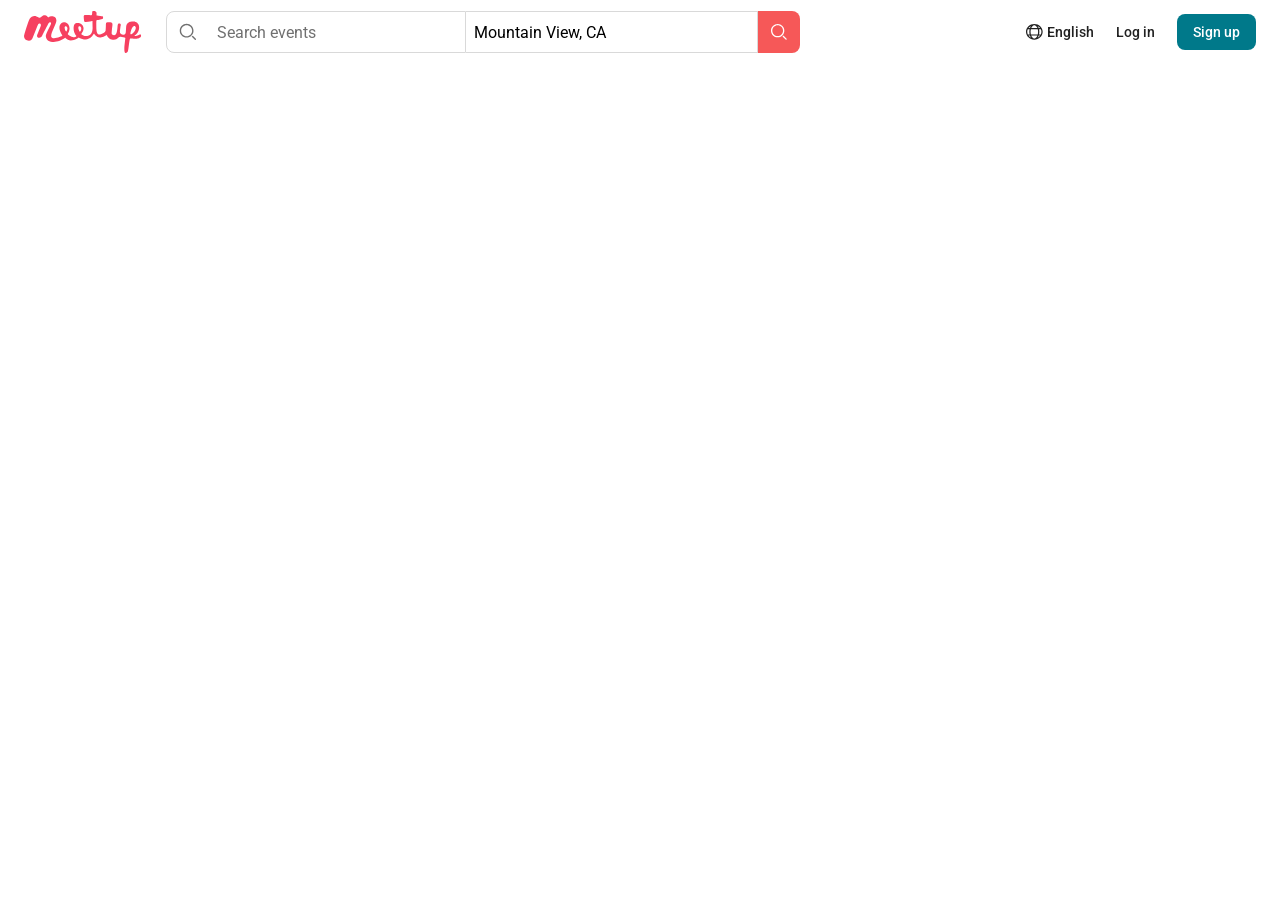
==== index.html @ d8443820 "Add homepage header" ====
<!doctype html>
<html lang="en">
  <head>
    <meta charset="UTF-8" />
    <meta name="viewport" content="width=device-width, initial-scale=1.0" />

    <title>Meetup Events App</title>

    <link rel="preconnect" href="https://fonts.googleapis.com" />
    <link rel="preconnect" href="https://fonts.gstatic.com" crossorigin />
    <link
      href="https://fonts.googleapis.com/css2?family=Roboto:wght@400;500;700&display=swap"
      rel="stylesheet"
    />
    <link rel="stylesheet" href="./css/style.css" />
    <link rel="stylesheet" href="./css/header.css" />
  </head>
  <body>
    <div class="page">
      <header class="header">
        <div class="header__container">
          <a class="header__logo" href="./index.html">
            <img
              class="header__logo-img"
              src="./assets/svg/header/logo.svg"
              alt="Meetup logo"
            />
          </a>

          <form class="header__search">
            <label class="header__search-field">
              <img
                class="header__search-icon"
                src="./assets/svg/header/Search2.svg"
                alt=""
              />
              <input
                class="header__search-input"
                type="text"
                placeholder="Search events"
              />
            </label>

            <label class="header__location-field">
              <input
                class="header__location-input"
                type="text"
                value="Mountain View, CA"
              />
            </label>

            <button class="header__search-button" type="submit">
              <img
                class="header__search-button-icon"
                src="./assets/svg/header/Search.svg"
                alt=""
              />
            </button>
          </form>

          <div class="header__actions">
            <button class="header__language" type="button">
              <img
                class="header__earth-icon"
                src="./assets/svg/header/earth.svg"
                alt=""
              />
              <span>English</span>
            </button>

            <a class="header__login" href="#"> Log in </a>

            <a class="header__signup" href="#"> Sign up </a>
          </div>
        </div>
      </header>
    </div>

    <script src="./js/index.js"></script>
  </body>
</html>
---- css/style.css ----
/* =========================
   General styles
========================= */

* {
  box-sizing: border-box;
}

html {
  font-size: 16px;
}

body {
  margin: 0;
  font-family: "Roboto", Arial, sans-serif;
  color: #212121;
  background-color: #ffffff;
}

.page {
  width: 100%;
  min-height: 100vh;
  background-color: #ffffff;
}

.container {
  width: 100%;
  max-width: 1512px;
  margin: 0 auto;
  padding: 0 120px;
}
---- css/header.css ----
/* =========================
   Header
========================= */

.header {
  width: 100%;
  background-color: #ffffff;
}

.header__container {
  width: 100%;
  max-width: 1512px;
  min-height: 64px;
  margin: 0 auto;
  padding: 0 24px;

  display: flex;
  align-items: center;
  gap: 24px;
}

.header__logo {
  width: 118.34px;
  height: 34px;

  display: flex;
  align-items: center;
  flex-shrink: 0;

  text-decoration: none;
}

.header__logo-img {
  width: 100%;
  height: auto;
  display: block;
}

.header__search {
  width: 100%;
  max-width: 634px;
  height: 42px;

  display: flex;
  align-items: center;
}

.header__search-field,
.header__location-field {
  height: 100%;

  display: flex;
  align-items: center;

  border: 1px solid #d9d9d9;
  background-color: #ffffff;
}

.header__search-field {
  width: 300px;
  border-radius: 8px 0 0 8px;
}

.header__location-field {
  width: 292px;
  border-left: none;
}

.header__search-icon {
  width: 22px;
  height: 22px;
  margin-left: 10px;
  margin-right: 10px;

  display: block;
  flex-shrink: 0;
}

.header__search-input,
.header__location-input {
  width: 100%;
  height: 100%;
  padding: 0 8px;

  border: none;
  outline: none;

  font-family: "Roboto", Arial, sans-serif;
  font-size: 16px;
  font-weight: 400;
  line-height: 100%;
  color: #000000;
  background-color: transparent;
}

.header__search-input::placeholder {
  font-family: "Roboto", Arial, sans-serif;
  font-size: 16px;
  font-weight: 400;
  line-height: 100%;
  color: #707070;
}

.header__search-button {
  width: 42px;
  height: 42px;
  padding: 0;

  border: none;
  border-radius: 0 8px 8px 0;

  display: flex;
  align-items: center;
  justify-content: center;

  background-color: #f65858;
  cursor: pointer;
}

.header__search-button-icon {
  width: 16px;
  height: 16px;
  display: block;
}

.header__actions {
  margin-left: auto;

  display: flex;
  align-items: center;
  gap: 22px;

  white-space: nowrap;
}

.header__language {
  padding: 0;

  border: none;
  background-color: transparent;

  display: flex;
  align-items: center;
  gap: 4px;

  font-family: "Roboto", Arial, sans-serif;
  font-size: 14px;
  font-weight: 500;
  line-height: 20px;
  color: #212121;

  cursor: pointer;
}

.header__earth-icon {
  width: 16.67px;
  height: 16.67px;
  display: block;
}

.header__login {
  font-family: "Roboto", Arial, sans-serif;
  font-size: 14px;
  font-weight: 500;
  line-height: 20px;
  color: #212121;
  text-decoration: none;
}

.header__signup {
  padding: 8px 16px;

  border-radius: 8px;
  background-color: #00798a;
  color: #ffffff;

  font-family: "Roboto", Arial, sans-serif;
  font-size: 14px;
  font-weight: 500;
  line-height: 20px;
  text-decoration: none;
}

/* =========================
   Header adaptive
========================= */

@media (max-width: 1024px) {
  .header__container {
    padding: 0 16px;
    gap: 16px;
  }

  .header__search {
    max-width: 544px;
  }

  .header__search-field {
    width: 272px;
  }

  .header__location-field {
    width: 240px;
  }

  .header__actions {
    gap: 16px;
  }
}

@media (max-width: 768px) {
  .header__container {
    flex-wrap: wrap;
    padding-top: 12px;
    padding-bottom: 12px;
  }

  .header__search {
    order: 3;
    max-width: none;
    width: 100%;
  }

  .header__search-field,
  .header__location-field {
    flex: 1;
    width: auto;
  }
}

@media (max-width: 480px) {
  .header__container {
    gap: 12px;
  }

  .header__logo {
    width: 96px;
  }

  .header__language,
  .header__login {
    display: none;
  }

  .header__signup {
    padding: 8px 12px;
  }

  .header__search {
    height: auto;
    flex-direction: column;
  }

  .header__search-field,
  .header__location-field {
    width: 100%;
    height: 42px;
    border: 1px solid #d9d9d9;
  }

  .header__search-field {
    border-radius: 8px 8px 0 0;
  }

  .header__location-field {
    border-top: none;
    border-radius: 0;
  }

  .header__search-button {
    width: 100%;
    border-radius: 0 0 8px 8px;
  }
}
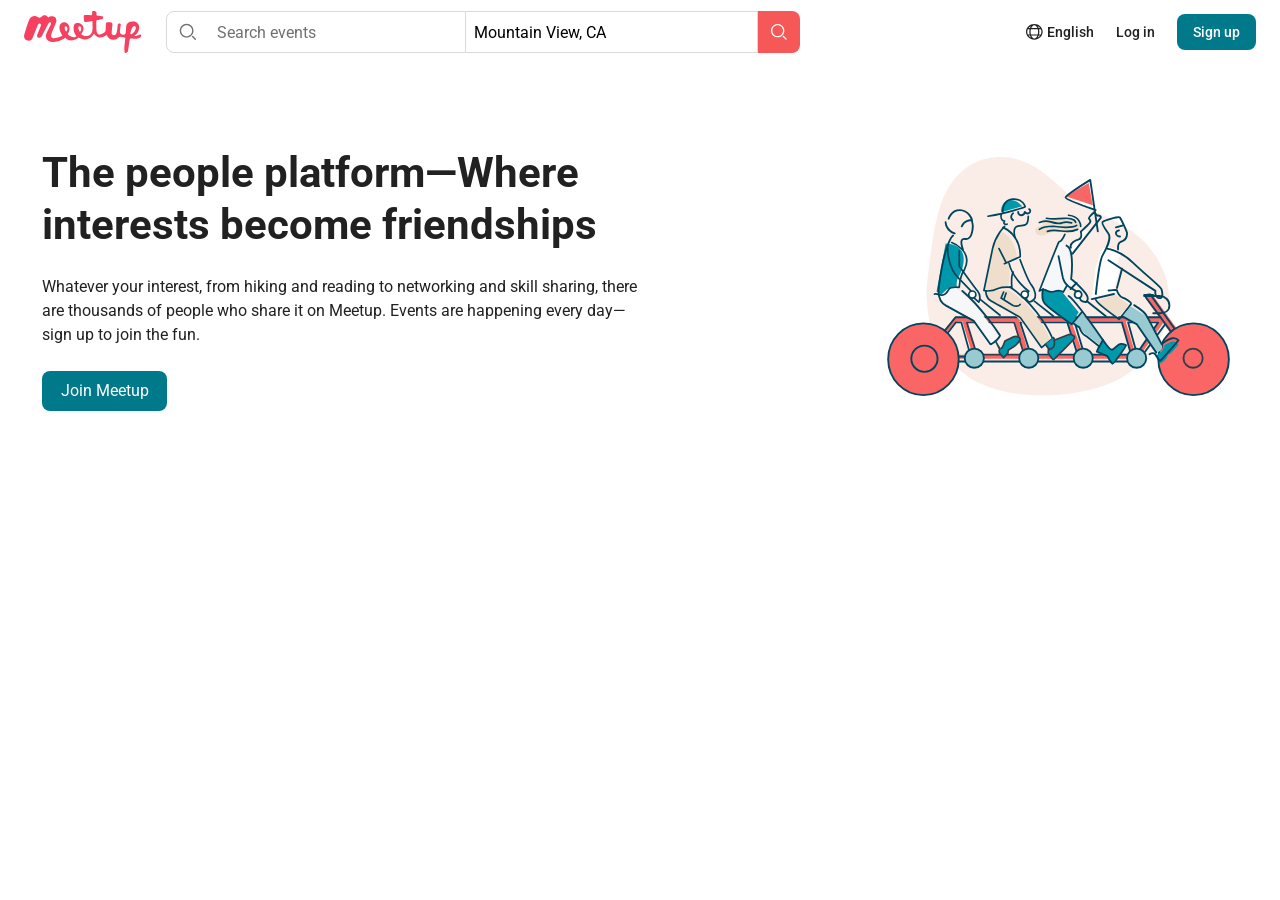
==== commit 90ff97e1: "Add homepage hero section" ====
--- a/index.html
+++ b/index.html
@@ -14,6 +14,7 @@
     />
     <link rel="stylesheet" href="./css/style.css" />
     <link rel="stylesheet" href="./css/header.css" />
+    <link rel="stylesheet" href="./css/hero.css" />
   </head>
   <body>
     <div class="page">
@@ -74,6 +75,33 @@
           </div>
         </div>
       </header>
+      <main class="main">
+        <section class="hero">
+          <div class="hero__container">
+            <div class="hero__content">
+              <h1 class="hero__title">
+                The people platform—Where interests become friendships
+              </h1>
+
+              <p class="hero__text">
+                Whatever your interest, from hiking and reading to networking
+                and skill sharing, there are thousands of people who share it on
+                Meetup. Events are happening every day—sign up to join the fun.
+              </p>
+
+              <a class="hero__button" href="./index2.html"> Join Meetup </a>
+            </div>
+
+            <div class="hero__image-box">
+              <img
+                class="hero__image"
+                src="./assets/svg/irl_event.svg"
+                alt="People riding bikes"
+              />
+            </div>
+          </div>
+        </section>
+      </main>
     </div>
 
     <script src="./js/index.js"></script>
--- a/css/style.css
+++ b/css/style.css
@@ -23,9 +23,6 @@
   background-color: #ffffff;
 }
 
-.container {
+.main {
   width: 100%;
-  max-width: 1512px;
-  margin: 0 auto;
-  padding: 0 120px;
 }
--- a/css/hero.css
+++ b/css/hero.css
@@ -0,0 +1,157 @@
+/* =========================
+   Hero
+========================= */
+
+.hero {
+  width: 100%;
+  padding: 98px 0 96px;
+  background-color: #ffffff;
+}
+
+.hero__container {
+  width: 100%;
+  max-width: 1196px;
+  margin: 0 auto;
+
+  display: flex;
+  align-items: center;
+  justify-content: space-between;
+  gap: 96px;
+}
+
+.hero__content {
+  width: 100%;
+  max-width: 608px;
+}
+
+.hero__title {
+  margin: 0 0 24px;
+
+  font-family: "Roboto", Arial, sans-serif;
+  font-size: 42px;
+  font-weight: 700;
+  line-height: 52px;
+  color: #212121;
+}
+
+.hero__text {
+  margin: 0 0 24px;
+
+  font-family: "Roboto", Arial, sans-serif;
+  font-size: 16px;
+  font-weight: 400;
+  line-height: 24px;
+  color: #212121;
+}
+
+.hero__button {
+  width: 125px;
+  height: 40px;
+
+  display: flex;
+  align-items: center;
+  justify-content: center;
+
+  border-radius: 8px;
+  background-color: #00798a;
+  color: #ffffff;
+
+  font-family: "Roboto", Arial, sans-serif;
+  font-size: 16px;
+  font-weight: 400;
+  line-height: 24px;
+  text-decoration: none;
+}
+
+.hero__image-box {
+  width: 379px;
+  height: 269px;
+
+  display: flex;
+  align-items: center;
+  justify-content: center;
+  flex-shrink: 0;
+}
+
+.hero__image {
+  width: 100%;
+  height: auto;
+  display: block;
+}
+
+/* =========================
+   Hero adaptive
+========================= */
+
+@media (max-width: 1280px) {
+  .hero {
+    padding: 80px 24px 80px;
+  }
+
+  .hero__container {
+    gap: 64px;
+  }
+}
+
+@media (max-width: 1024px) {
+  .hero {
+    padding: 72px 24px;
+  }
+
+  .hero__container {
+    gap: 48px;
+  }
+
+  .hero__title {
+    font-size: 36px;
+    line-height: 44px;
+  }
+
+  .hero__image-box {
+    width: 320px;
+    height: auto;
+  }
+}
+
+@media (max-width: 768px) {
+  .hero {
+    padding: 48px 24px;
+  }
+
+  .hero__container {
+    flex-direction: column;
+    align-items: flex-start;
+    gap: 32px;
+  }
+
+  .hero__content {
+    max-width: 100%;
+  }
+
+  .hero__title {
+    font-size: 32px;
+    line-height: 40px;
+  }
+
+  .hero__image-box {
+    width: 100%;
+    max-width: 379px;
+    margin: 0 auto;
+  }
+}
+
+@media (max-width: 480px) {
+  .hero {
+    padding: 32px 16px;
+  }
+
+  .hero__title {
+    font-size: 28px;
+    line-height: 36px;
+  }
+
+  .hero__button {
+    width: 100%;
+    max-width: 160px;
+  }
+}
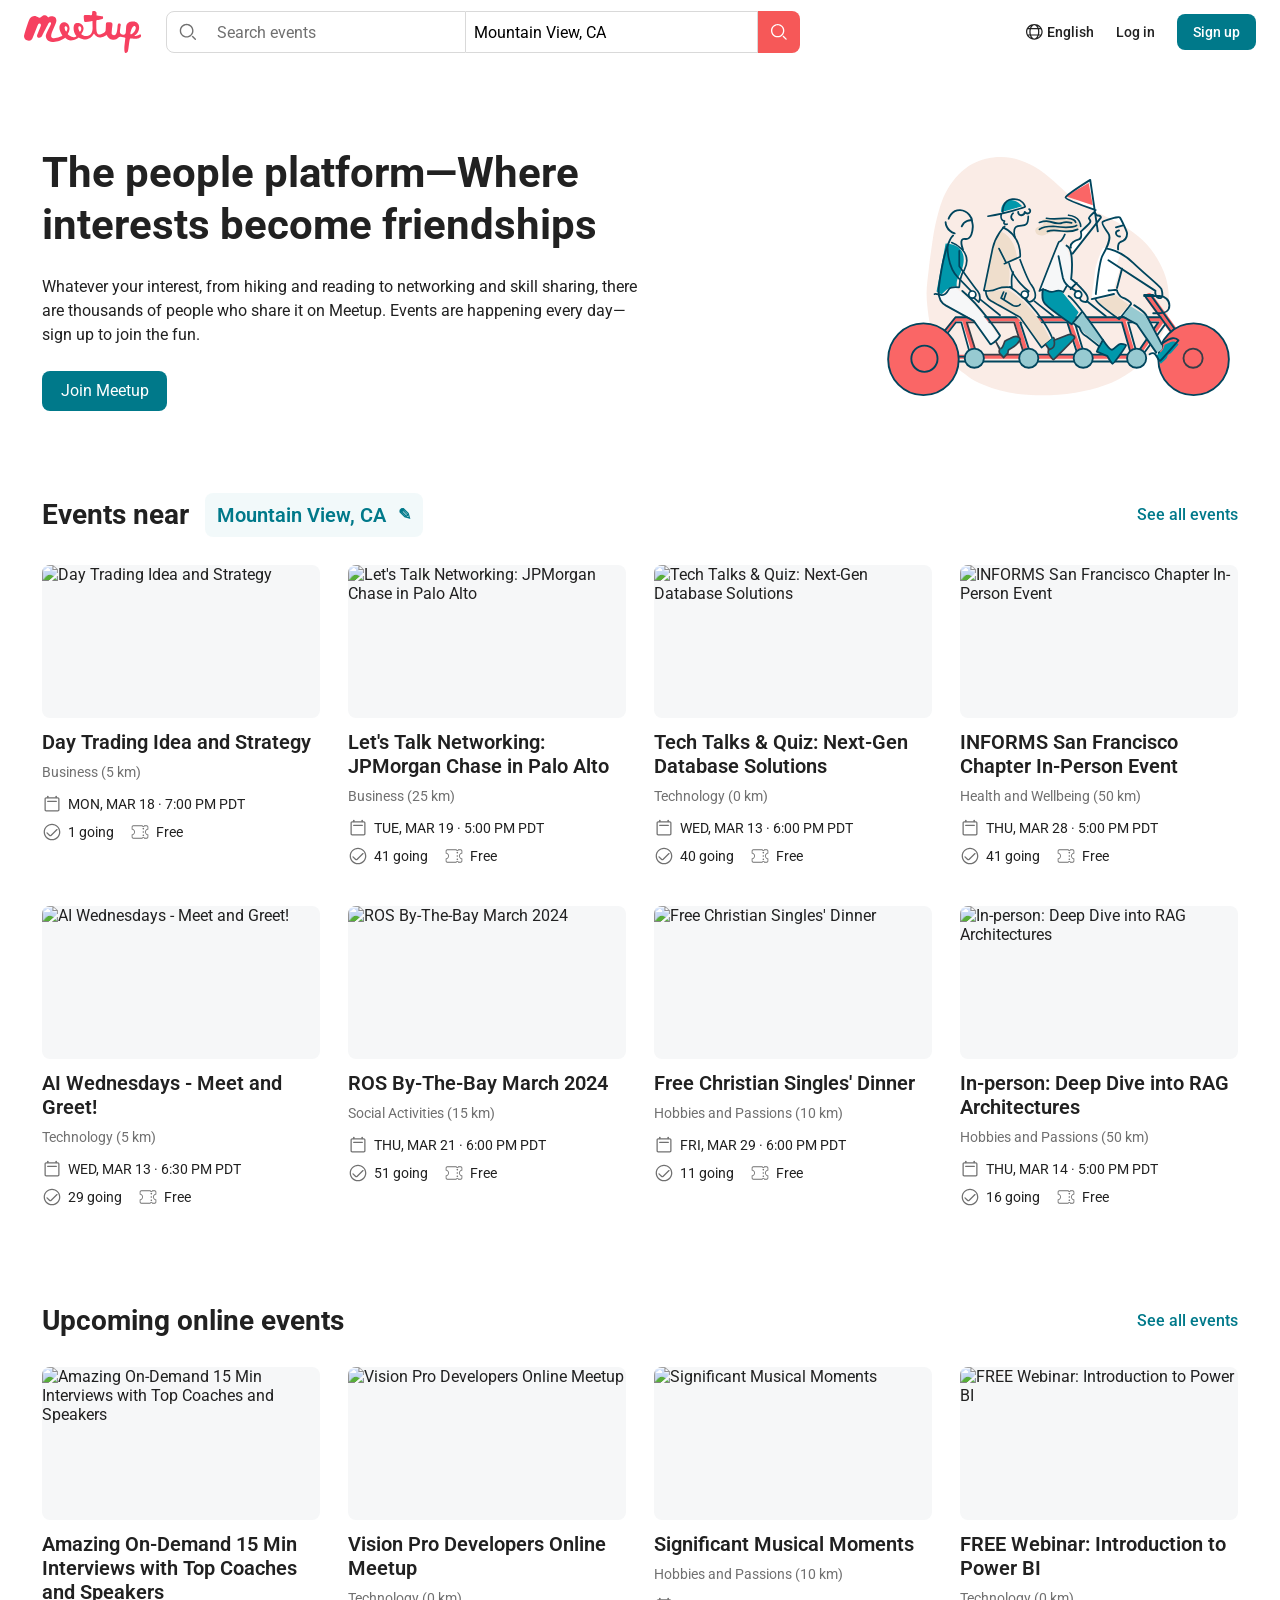
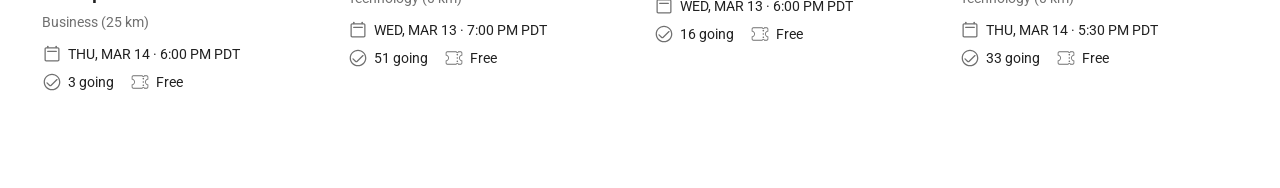
==== commit 7e356c2e: "Add events sections with data rendering" ====
--- a/index.html
+++ b/index.html
@@ -15,6 +15,7 @@
     <link rel="stylesheet" href="./css/style.css" />
     <link rel="stylesheet" href="./css/header.css" />
     <link rel="stylesheet" href="./css/hero.css" />
+    <link rel="stylesheet" href="./css/events.css" />
   </head>
   <body>
     <div class="page">
@@ -101,9 +102,41 @@
             </div>
           </div>
         </section>
+        <section class="events">
+          <div class="events__container">
+            <div class="events__top">
+              <div class="events__title-box">
+                <h2 class="events__title">Events near</h2>
+
+                <a class="events__location" href="#">
+                  <span>Mountain View, CA</span>
+                  <span class="events__location-icon">✎</span>
+                </a>
+              </div>
+
+              <a class="events__link" href="./index2.html">See all events</a>
+            </div>
+
+            <div class="events__grid" id="eventsNearGrid"></div>
+          </div>
+        </section>
+
+        <section class="events events--online">
+          <div class="events__container">
+            <div class="events__top">
+              <div class="events__title-box">
+                <h2 class="events__title">Upcoming online events</h2>
+              </div>
+
+              <a class="events__link" href="./index2.html">See all events</a>
+            </div>
+
+            <div class="events__grid" id="onlineEventsGrid"></div>
+          </div>
+        </section>
       </main>
     </div>
 
-    <script src="./js/index.js"></script>
+    <script type="module" src="./js/index.js"></script>
   </body>
 </html>
--- a/css/events.css
+++ b/css/events.css
@@ -0,0 +1,229 @@
+/* =========================
+   Events
+========================= */
+
+.events {
+  width: 100%;
+  padding: 0 0 96px;
+  background-color: #ffffff;
+}
+
+.events--online {
+  padding-top: 0;
+}
+
+.events__container {
+  width: 100%;
+  max-width: 1196px;
+  margin: 0 auto;
+}
+
+.events__top {
+  margin-bottom: 28px;
+
+  display: flex;
+  align-items: center;
+  justify-content: space-between;
+}
+
+.events__title-box {
+  display: flex;
+  align-items: center;
+  gap: 16px;
+}
+
+.events__title {
+  margin: 0;
+
+  font-family: "Roboto", Arial, sans-serif;
+  font-size: 28px;
+  font-weight: 700;
+  line-height: 36px;
+  color: #212121;
+}
+
+.events__location {
+  min-height: 44px;
+  padding: 8px 12px;
+
+  display: flex;
+  align-items: center;
+  gap: 12px;
+
+  border-radius: 8px;
+  background-color: rgba(151, 202, 209, 0.12);
+
+  font-family: "Roboto", Arial, sans-serif;
+  font-size: 20px;
+  font-weight: 600;
+  line-height: 28px;
+  color: #00798a;
+  text-decoration: none;
+}
+
+.events__location-icon {
+  font-size: 16px;
+  line-height: 1;
+}
+
+.events__link {
+  font-family: "Roboto", Arial, sans-serif;
+  font-size: 16px;
+  font-weight: 500;
+  line-height: 24px;
+  color: #00798a;
+  text-decoration: none;
+}
+
+.events__grid {
+  display: grid;
+  grid-template-columns: repeat(4, 1fr);
+  column-gap: 36px;
+  row-gap: 40px;
+}
+
+.event-card {
+  width: 100%;
+}
+
+.event-card__image-box {
+  width: 100%;
+  height: 153px;
+  margin-bottom: 12px;
+
+  overflow: hidden;
+  border-radius: 8px;
+  background-color: #f6f7f8;
+}
+
+.event-card__image {
+  width: 100%;
+  height: 100%;
+  display: block;
+  object-fit: cover;
+}
+
+.event-card__title {
+  margin: 0 0 8px;
+
+  font-family: "Roboto", Arial, sans-serif;
+  font-size: 20px;
+  font-weight: 600;
+  line-height: 24px;
+  color: #212121;
+}
+
+.event-card__category {
+  margin: 0 0 12px;
+
+  font-family: "Roboto", Arial, sans-serif;
+  font-size: 14px;
+  font-weight: 400;
+  line-height: 20px;
+  color: #707070;
+}
+
+.event-card__date {
+  margin: 0 0 8px;
+
+  display: flex;
+  align-items: center;
+  gap: 6px;
+
+  font-family: "Roboto", Arial, sans-serif;
+  font-size: 14px;
+  font-weight: 400;
+  line-height: 20px;
+  color: #212121;
+}
+
+.event-card__info {
+  display: flex;
+  align-items: center;
+  gap: 16px;
+}
+
+.event-card__info-item {
+  display: flex;
+  align-items: center;
+  gap: 6px;
+
+  font-family: "Roboto", Arial, sans-serif;
+  font-size: 14px;
+  font-weight: 400;
+  line-height: 20px;
+  color: #212121;
+}
+
+.event-card__icon {
+  width: 20px;
+  height: 20px;
+  display: block;
+  flex-shrink: 0;
+}
+
+/* =========================
+   Events adaptive
+========================= */
+
+@media (max-width: 1280px) {
+  .events {
+    padding-left: 24px;
+    padding-right: 24px;
+  }
+
+  .events__grid {
+    column-gap: 28px;
+  }
+}
+
+@media (max-width: 1024px) {
+  .events__grid {
+    grid-template-columns: repeat(3, 1fr);
+  }
+}
+
+@media (max-width: 768px) {
+  .events__top {
+    align-items: flex-start;
+    gap: 16px;
+  }
+
+  .events__title-box {
+    flex-wrap: wrap;
+  }
+
+  .events__grid {
+    grid-template-columns: repeat(2, 1fr);
+  }
+}
+
+@media (max-width: 480px) {
+  .events {
+    padding: 0 16px 64px;
+  }
+
+  .events__top {
+    margin-bottom: 20px;
+  }
+
+  .events__title {
+    font-size: 24px;
+    line-height: 32px;
+  }
+
+  .events__location {
+    min-height: 40px;
+    font-size: 16px;
+    line-height: 24px;
+  }
+
+  .events__link {
+    display: none;
+  }
+
+  .events__grid {
+    grid-template-columns: 1fr;
+    row-gap: 32px;
+  }
+}
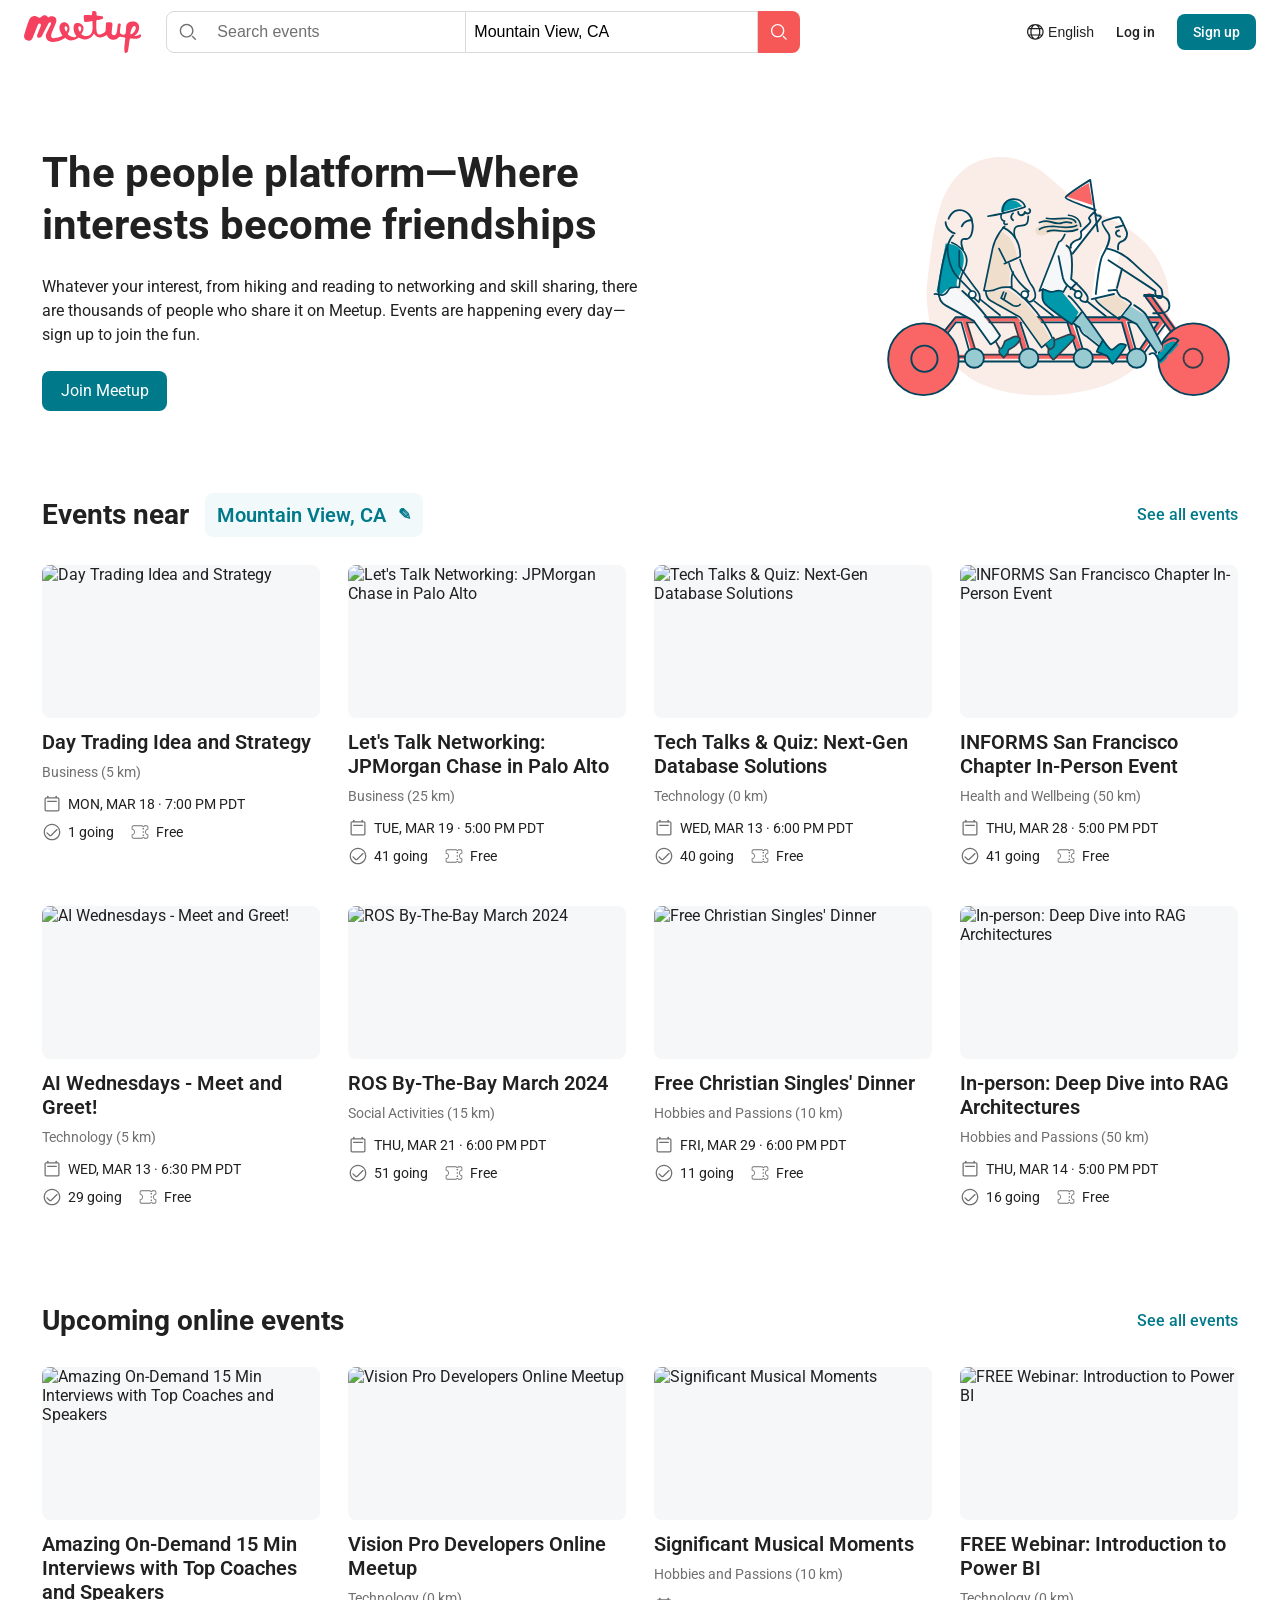
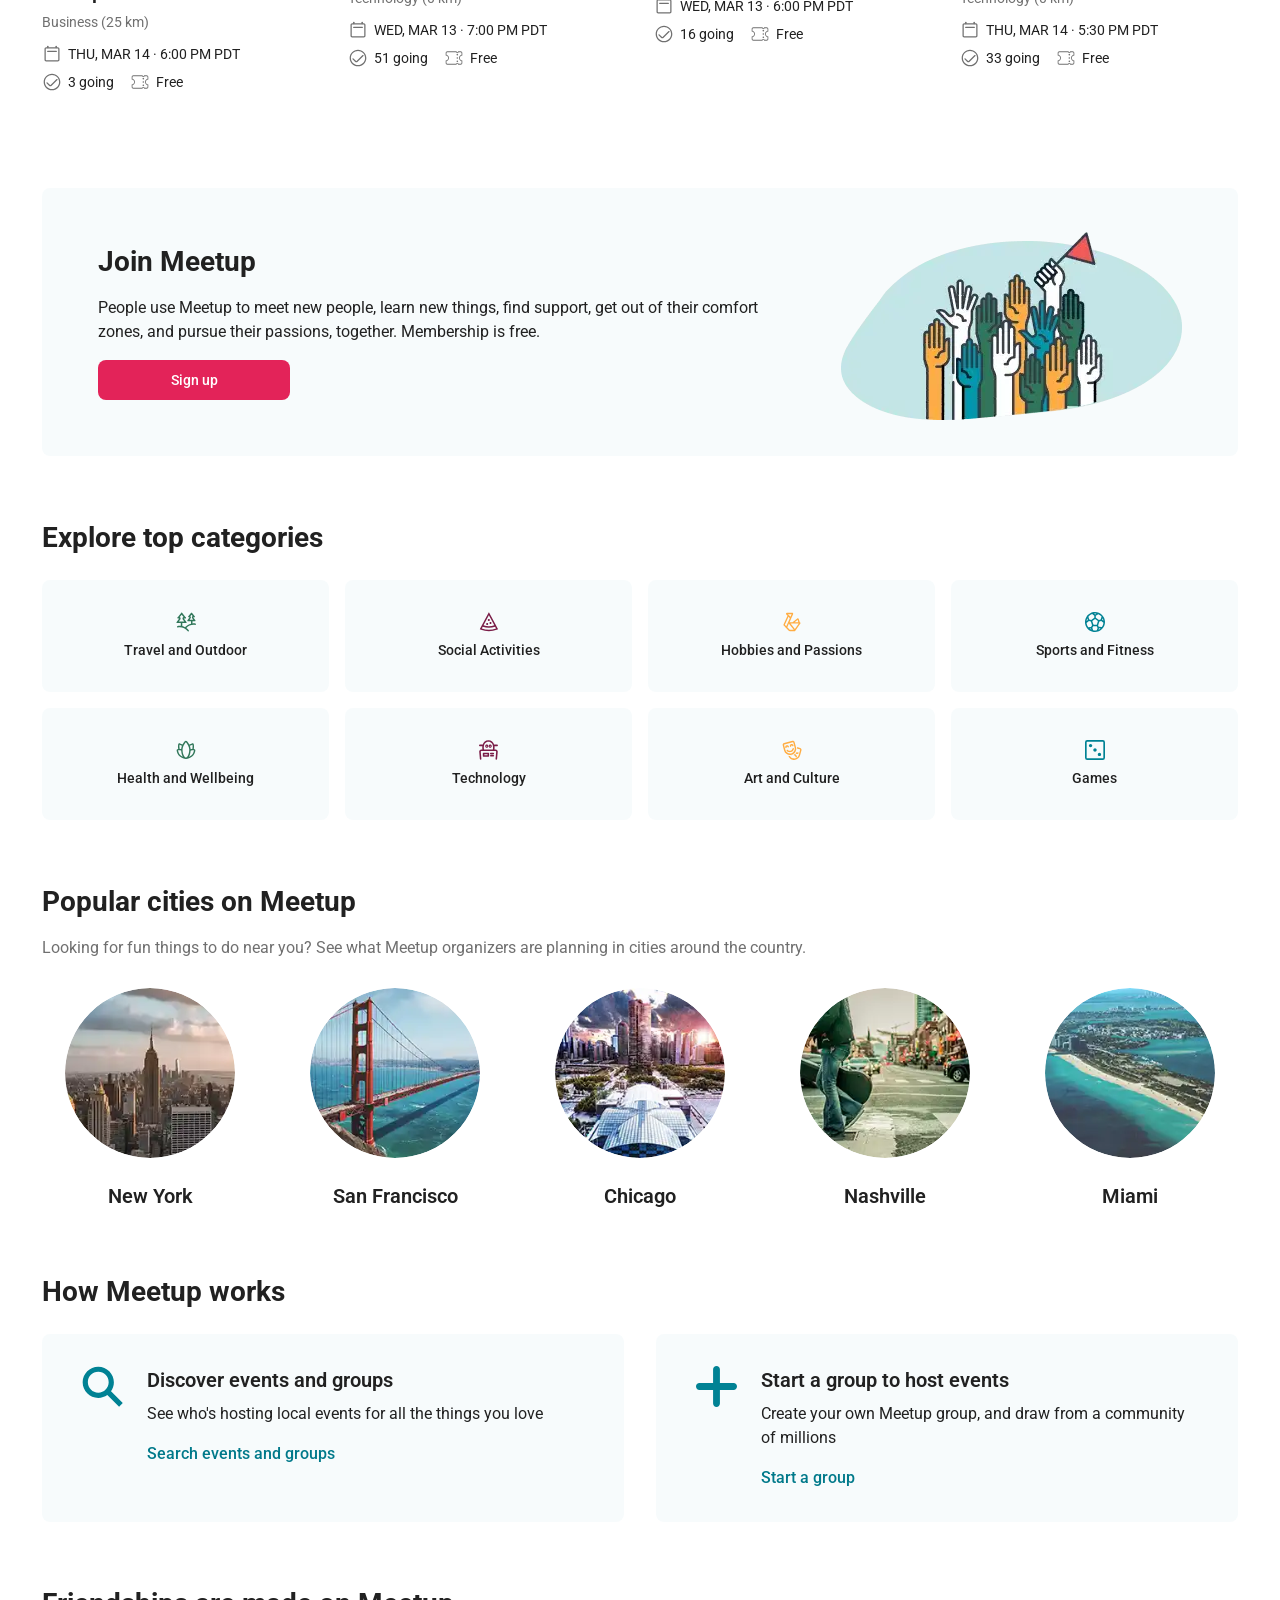
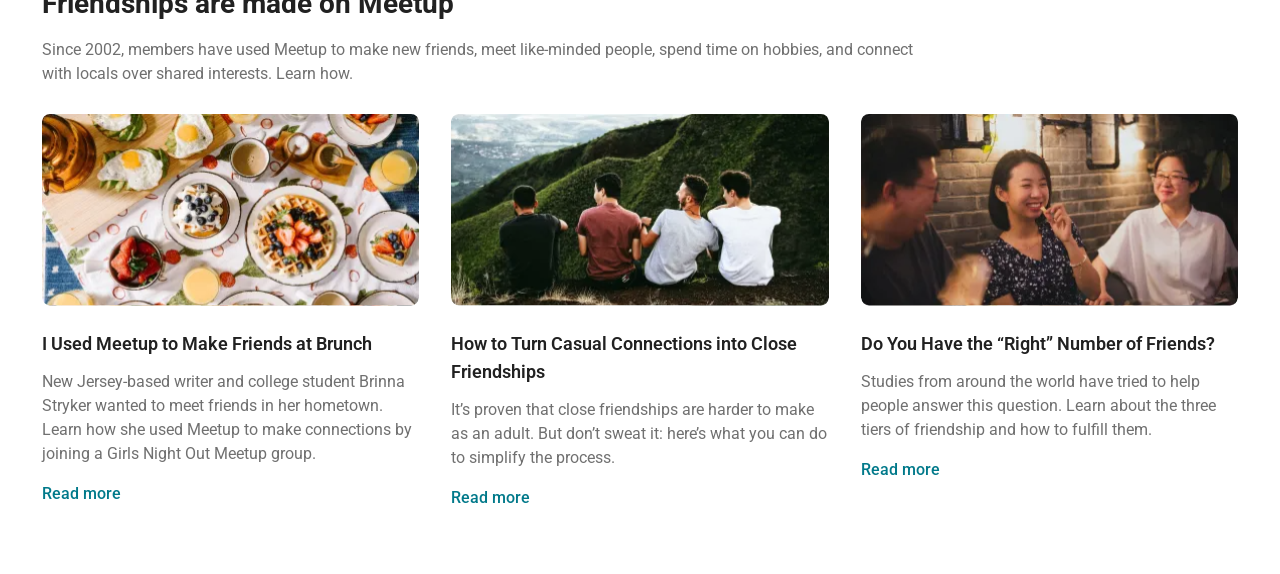
==== commit 40f673fe: "Add info sections layout" ====
--- a/index.html
+++ b/index.html
@@ -16,6 +16,7 @@
     <link rel="stylesheet" href="./css/header.css" />
     <link rel="stylesheet" href="./css/hero.css" />
     <link rel="stylesheet" href="./css/events.css" />
+    <link rel="stylesheet" href="./css/info-sections.css" />
   </head>
   <body>
     <div class="page">
@@ -134,6 +135,289 @@
             <div class="events__grid" id="onlineEventsGrid"></div>
           </div>
         </section>
+        <section class="join-section">
+          <div class="join-section__container">
+            <div class="join-section__content">
+              <h2 class="join-section__title">Join Meetup</h2>
+
+              <p class="join-section__text">
+                People use Meetup to meet new people, learn new things, find
+                support, get out of their comfort zones, and pursue their
+                passions, together. Membership is free.
+              </p>
+
+              <a class="join-section__button" href="./index2.html">Sign up</a>
+            </div>
+
+            <img
+              class="join-section__image"
+              src="./assets/svg/join-meetup/image.svg"
+              alt="People raising hands"
+            />
+          </div>
+        </section>
+
+        <section class="info-sections">
+          <div class="info-sections__container">
+            <section class="categories">
+              <h2 class="info-sections__title">Explore top categories</h2>
+
+              <div class="categories__list">
+                <a class="categories__item" href="#">
+                  <img
+                    class="categories__icon"
+                    src="./assets/svg/explore-top-categories/travel_and_outdoor.svg.svg"
+                    alt=""
+                  />
+                  <span>Travel and Outdoor</span>
+                </a>
+
+                <a class="categories__item" href="#">
+                  <img
+                    class="categories__icon"
+                    src="./assets/svg/explore-top-categories/social_activities.svg.svg"
+                    alt=""
+                  />
+                  <span>Social Activities</span>
+                </a>
+
+                <a class="categories__item" href="#">
+                  <img
+                    class="categories__icon"
+                    src="./assets/svg/explore-top-categories/hobbies_and_passions.svg.svg"
+                    alt=""
+                  />
+                  <span>Hobbies and Passions</span>
+                </a>
+
+                <a class="categories__item" href="#">
+                  <img
+                    class="categories__icon"
+                    src="./assets/svg/explore-top-categories/sports_and_fitness.svg.svg"
+                    alt=""
+                  />
+                  <span>Sports and Fitness</span>
+                </a>
+
+                <a class="categories__item" href="#">
+                  <img
+                    class="categories__icon"
+                    src="./assets/svg/explore-top-categories/health_and_wellness.svg.svg"
+                    alt=""
+                  />
+                  <span>Health and Wellbeing</span>
+                </a>
+
+                <a class="categories__item" href="#">
+                  <img
+                    class="categories__icon"
+                    src="./assets/svg/explore-top-categories/technology.svg.svg"
+                    alt=""
+                  />
+                  <span>Technology</span>
+                </a>
+
+                <a class="categories__item" href="#">
+                  <img
+                    class="categories__icon"
+                    src="./assets/svg/explore-top-categories/art_and_culture.svg.svg"
+                    alt=""
+                  />
+                  <span>Art and Culture</span>
+                </a>
+
+                <a class="categories__item" href="#">
+                  <img
+                    class="categories__icon"
+                    src="./assets/svg/explore-top-categories/games.svg.svg"
+                    alt=""
+                  />
+                  <span>Games</span>
+                </a>
+              </div>
+            </section>
+
+            <section class="cities">
+              <h2 class="info-sections__title">Popular cities on Meetup</h2>
+
+              <p class="info-sections__text">
+                Looking for fun things to do near you? See what Meetup
+                organizers are planning in cities around the country.
+              </p>
+
+              <div class="cities__list">
+                <a class="cities__item" href="#">
+                  <img
+                    class="cities__image"
+                    src="./assets/svg/popular-cities-on-meetup/new_york.webp.svg"
+                    alt="New York"
+                  />
+                  <h3 class="cities__title">New York</h3>
+                </a>
+
+                <a class="cities__item" href="#">
+                  <img
+                    class="cities__image"
+                    src="./assets/svg/popular-cities-on-meetup/san_francisco.webp.svg"
+                    alt="San Francisco"
+                  />
+                  <h3 class="cities__title">San Francisco</h3>
+                </a>
+
+                <a class="cities__item" href="#">
+                  <img
+                    class="cities__image"
+                    src="./assets/svg/popular-cities-on-meetup/chicago.webp.svg"
+                    alt="Chicago"
+                  />
+                  <h3 class="cities__title">Chicago</h3>
+                </a>
+
+                <a class="cities__item" href="#">
+                  <img
+                    class="cities__image"
+                    src="./assets/svg/popular-cities-on-meetup/nashville.webp.svg"
+                    alt="Nashville"
+                  />
+                  <h3 class="cities__title">Nashville</h3>
+                </a>
+
+                <a class="cities__item" href="#">
+                  <img
+                    class="cities__image"
+                    src="./assets/svg/popular-cities-on-meetup/miami.webp.svg"
+                    alt="Miami"
+                  />
+                  <h3 class="cities__title">Miami</h3>
+                </a>
+              </div>
+            </section>
+
+            <section class="how-meetup">
+              <h2 class="info-sections__title">How Meetup works</h2>
+
+              <div class="how-meetup__list">
+                <a class="how-meetup__item" href="#">
+                  <img
+                    class="how-meetup__icon"
+                    src="./assets/svg/how-meetup-works/search.svg.svg"
+                    alt=""
+                  />
+
+                  <div class="how-meetup__content">
+                    <h3 class="how-meetup__title">
+                      Discover events and groups
+                    </h3>
+
+                    <p class="how-meetup__text">
+                      See who's hosting local events for all the things you love
+                    </p>
+
+                    <span class="how-meetup__link"
+                      >Search events and groups</span
+                    >
+                  </div>
+                </a>
+
+                <a class="how-meetup__item" href="#">
+                  <img
+                    class="how-meetup__icon"
+                    src="./assets/svg/how-meetup-works/plus.svg.svg"
+                    alt=""
+                  />
+
+                  <div class="how-meetup__content">
+                    <h3 class="how-meetup__title">
+                      Start a group to host events
+                    </h3>
+
+                    <p class="how-meetup__text">
+                      Create your own Meetup group, and draw from a community of
+                      millions
+                    </p>
+
+                    <span class="how-meetup__link">Start a group</span>
+                  </div>
+                </a>
+              </div>
+            </section>
+
+            <section class="articles">
+              <h2 class="info-sections__title">
+                Friendships are made on Meetup
+              </h2>
+
+              <p class="info-sections__text articles__text">
+                Since 2002, members have used Meetup to make new friends, meet
+                like-minded people, spend time on hobbies, and connect with
+                locals over shared interests. Learn how.
+              </p>
+
+              <div class="articles__list">
+                <article class="article-card">
+                  <img
+                    class="article-card__image"
+                    src="./assets/svg/friendships-are-made-on-meetup/first_article.webp.svg"
+                    alt="Food on the table"
+                  />
+
+                  <h3 class="article-card__title">
+                    I Used Meetup to Make Friends at Brunch
+                  </h3>
+
+                  <p class="article-card__text">
+                    New Jersey-based writer and college student Brinna Stryker
+                    wanted to meet friends in her hometown. Learn how she used
+                    Meetup to make connections by joining a Girls Night Out
+                    Meetup group.
+                  </p>
+
+                  <a class="article-card__link" href="#">Read more</a>
+                </article>
+
+                <article class="article-card">
+                  <img
+                    class="article-card__image"
+                    src="./assets/svg/friendships-are-made-on-meetup/second_article.webp.svg"
+                    alt="People sitting on grass"
+                  />
+
+                  <h3 class="article-card__title">
+                    How to Turn Casual Connections into Close Friendships
+                  </h3>
+
+                  <p class="article-card__text">
+                    It’s proven that close friendships are harder to make as an
+                    adult. But don’t sweat it: here’s what you can do to
+                    simplify the process.
+                  </p>
+
+                  <a class="article-card__link" href="#">Read more</a>
+                </article>
+
+                <article class="article-card">
+                  <img
+                    class="article-card__image"
+                    src="./assets/svg/friendships-are-made-on-meetup/third_article.webp.svg"
+                    alt="People talking"
+                  />
+
+                  <h3 class="article-card__title">
+                    Do You Have the “Right” Number of Friends?
+                  </h3>
+
+                  <p class="article-card__text">
+                    Studies from around the world have tried to help people
+                    answer this question. Learn about the three tiers of
+                    friendship and how to fulfill them.
+                  </p>
+
+                  <a class="article-card__link" href="#">Read more</a>
+                </article>
+              </div>
+            </section>
+          </div>
+        </section>
       </main>
     </div>
 
--- a/css/style.css
+++ b/css/style.css
@@ -1,6 +1,24 @@
 /* =========================
    General styles
 ========================= */
+
+:root {
+  --color-dark: #212121;
+  --color-black: #000000;
+  --color-white: #ffffff;
+  --color-gray: #707070;
+  --color-border: #d9d9d9;
+  --color-primary: #00798a;
+  --color-accent: #f65858;
+  --color-light-bg: #f6f7f8;
+  --color-location-bg: rgba(151, 202, 209, 0.12);
+
+  --font-main: "Roboto", Arial, sans-serif;
+
+  --container-width: 1196px;
+  --page-width: 1512px;
+  --radius-small: 8px;
+}
 
 * {
   box-sizing: border-box;
@@ -12,15 +30,15 @@
 
 body {
   margin: 0;
-  font-family: "Roboto", Arial, sans-serif;
-  color: #212121;
-  background-color: #ffffff;
+  font-family: var(--font-main);
+  color: var(--color-dark);
+  background-color: var(--color-white);
 }
 
 .page {
   width: 100%;
   min-height: 100vh;
-  background-color: #ffffff;
+  background-color: var(--color-white);
 }
 
 .main {
--- a/css/header.css
+++ b/css/header.css
@@ -4,12 +4,12 @@
 
 .header {
   width: 100%;
-  background-color: #ffffff;
+  background-color: var(--color-white);
 }
 
 .header__container {
   width: 100%;
-  max-width: 1512px;
+  max-width: var(--page-width);
   min-height: 64px;
   margin: 0 auto;
   padding: 0 24px;
@@ -52,13 +52,13 @@
   display: flex;
   align-items: center;
 
-  border: 1px solid #d9d9d9;
-  background-color: #ffffff;
+  border: 1px solid var(--color-border);
+  background-color: var(--color-white);
 }
 
 .header__search-field {
   width: 300px;
-  border-radius: 8px 0 0 8px;
+  border-radius: var(--radius-small) 0 0 var(--radius-small);
 }
 
 .header__location-field {
@@ -85,20 +85,15 @@
   border: none;
   outline: none;
 
-  font-family: "Roboto", Arial, sans-serif;
   font-size: 16px;
   font-weight: 400;
   line-height: 100%;
-  color: #000000;
+  color: var(--color-black);
   background-color: transparent;
 }
 
 .header__search-input::placeholder {
-  font-family: "Roboto", Arial, sans-serif;
-  font-size: 16px;
-  font-weight: 400;
-  line-height: 100%;
-  color: #707070;
+  color: var(--color-gray);
 }
 
 .header__search-button {
@@ -107,13 +102,13 @@
   padding: 0;
 
   border: none;
-  border-radius: 0 8px 8px 0;
+  border-radius: 0 var(--radius-small) var(--radius-small) 0;
 
   display: flex;
   align-items: center;
   justify-content: center;
 
-  background-color: #f65858;
+  background-color: var(--color-accent);
   cursor: pointer;
 }
 
@@ -133,52 +128,45 @@
   white-space: nowrap;
 }
 
-.header__language {
-  padding: 0;
-
-  border: none;
-  background-color: transparent;
-
-  display: flex;
-  align-items: center;
-  gap: 4px;
-
-  font-family: "Roboto", Arial, sans-serif;
-  font-size: 14px;
-  font-weight: 500;
-  line-height: 20px;
-  color: #212121;
-
-  cursor: pointer;
-}
-
-.header__earth-icon {
-  width: 16.67px;
-  height: 16.67px;
-  display: block;
-}
-
-.header__login {
-  font-family: "Roboto", Arial, sans-serif;
-  font-size: 14px;
-  font-weight: 500;
-  line-height: 20px;
-  color: #212121;
-  text-decoration: none;
-}
-
+.header__language,
+.header__login,
 .header__signup {
-  padding: 8px 16px;
-
-  border-radius: 8px;
-  background-color: #00798a;
-  color: #ffffff;
-
-  font-family: "Roboto", Arial, sans-serif;
   font-size: 14px;
   font-weight: 500;
   line-height: 20px;
   text-decoration: none;
+}
+
+.header__language {
+  padding: 0;
+
+  border: none;
+  background-color: transparent;
+
+  display: flex;
+  align-items: center;
+  gap: 4px;
+
+  color: var(--color-dark);
+  cursor: pointer;
+}
+
+.header__earth-icon {
+  width: 16.67px;
+  height: 16.67px;
+  display: block;
+}
+
+.header__login {
+  color: var(--color-dark);
+}
+
+.header__signup {
+  padding: 8px 16px;
+
+  border-radius: var(--radius-small);
+  background-color: var(--color-primary);
+  color: var(--color-white);
 }
 
 /* =========================
@@ -255,11 +243,11 @@
   .header__location-field {
     width: 100%;
     height: 42px;
-    border: 1px solid #d9d9d9;
+    border: 1px solid var(--color-border);
   }
 
   .header__search-field {
-    border-radius: 8px 8px 0 0;
+    border-radius: var(--radius-small) var(--radius-small) 0 0;
   }
 
   .header__location-field {
@@ -269,6 +257,6 @@
 
   .header__search-button {
     width: 100%;
-    border-radius: 0 0 8px 8px;
+    border-radius: 0 0 var(--radius-small) var(--radius-small);
   }
 }
--- a/css/hero.css
+++ b/css/hero.css
@@ -5,12 +5,12 @@
 .hero {
   width: 100%;
   padding: 98px 0 96px;
-  background-color: #ffffff;
+  background-color: var(--color-white);
 }
 
 .hero__container {
   width: 100%;
-  max-width: 1196px;
+  max-width: var(--container-width);
   margin: 0 auto;
 
   display: flex;
@@ -27,21 +27,19 @@
 .hero__title {
   margin: 0 0 24px;
 
-  font-family: "Roboto", Arial, sans-serif;
   font-size: 42px;
   font-weight: 700;
   line-height: 52px;
-  color: #212121;
+  color: var(--color-dark);
 }
 
 .hero__text {
   margin: 0 0 24px;
 
-  font-family: "Roboto", Arial, sans-serif;
   font-size: 16px;
   font-weight: 400;
   line-height: 24px;
-  color: #212121;
+  color: var(--color-dark);
 }
 
 .hero__button {
@@ -52,11 +50,10 @@
   align-items: center;
   justify-content: center;
 
-  border-radius: 8px;
-  background-color: #00798a;
-  color: #ffffff;
+  border-radius: var(--radius-small);
+  background-color: var(--color-primary);
+  color: var(--color-white);
 
-  font-family: "Roboto", Arial, sans-serif;
   font-size: 16px;
   font-weight: 400;
   line-height: 24px;
@@ -85,7 +82,7 @@
 
 @media (max-width: 1280px) {
   .hero {
-    padding: 80px 24px 80px;
+    padding: 80px 24px;
   }
 
   .hero__container {
--- a/css/events.css
+++ b/css/events.css
@@ -5,7 +5,7 @@
 .events {
   width: 100%;
   padding: 0 0 96px;
-  background-color: #ffffff;
+  background-color: var(--color-white);
 }
 
 .events--online {
@@ -14,7 +14,7 @@
 
 .events__container {
   width: 100%;
-  max-width: 1196px;
+  max-width: var(--container-width);
   margin: 0 auto;
 }
 
@@ -35,11 +35,10 @@
 .events__title {
   margin: 0;
 
-  font-family: "Roboto", Arial, sans-serif;
   font-size: 28px;
   font-weight: 700;
   line-height: 36px;
-  color: #212121;
+  color: var(--color-dark);
 }
 
 .events__location {
@@ -50,14 +49,13 @@
   align-items: center;
   gap: 12px;
 
-  border-radius: 8px;
-  background-color: rgba(151, 202, 209, 0.12);
-
-  font-family: "Roboto", Arial, sans-serif;
+  border-radius: var(--radius-small);
+  background-color: var(--color-location-bg);
+
   font-size: 20px;
   font-weight: 600;
   line-height: 28px;
-  color: #00798a;
+  color: var(--color-primary);
   text-decoration: none;
 }
 
@@ -67,11 +65,10 @@
 }
 
 .events__link {
-  font-family: "Roboto", Arial, sans-serif;
   font-size: 16px;
   font-weight: 500;
   line-height: 24px;
-  color: #00798a;
+  color: var(--color-primary);
   text-decoration: none;
 }
 
@@ -92,8 +89,8 @@
   margin-bottom: 12px;
 
   overflow: hidden;
-  border-radius: 8px;
-  background-color: #f6f7f8;
+  border-radius: var(--radius-small);
+  background-color: var(--color-light-bg);
 }
 
 .event-card__image {
@@ -106,53 +103,45 @@
 .event-card__title {
   margin: 0 0 8px;
 
-  font-family: "Roboto", Arial, sans-serif;
   font-size: 20px;
   font-weight: 600;
   line-height: 24px;
-  color: #212121;
+  color: var(--color-dark);
 }
 
 .event-card__category {
   margin: 0 0 12px;
 
-  font-family: "Roboto", Arial, sans-serif;
+  color: var(--color-gray);
+}
+
+.event-card__date {
+  margin: 0 0 8px;
+}
+
+.event-card__date,
+.event-card__info,
+.event-card__info-item {
+  display: flex;
+  align-items: center;
+}
+
+.event-card__date,
+.event-card__category,
+.event-card__info-item {
   font-size: 14px;
   font-weight: 400;
   line-height: 20px;
-  color: #707070;
-}
-
-.event-card__date {
-  margin: 0 0 8px;
-
-  display: flex;
-  align-items: center;
+}
+
+.event-card__date,
+.event-card__info-item {
   gap: 6px;
-
-  font-family: "Roboto", Arial, sans-serif;
-  font-size: 14px;
-  font-weight: 400;
-  line-height: 20px;
-  color: #212121;
+  color: var(--color-dark);
 }
 
 .event-card__info {
-  display: flex;
-  align-items: center;
   gap: 16px;
-}
-
-.event-card__info-item {
-  display: flex;
-  align-items: center;
-  gap: 6px;
-
-  font-family: "Roboto", Arial, sans-serif;
-  font-size: 14px;
-  font-weight: 400;
-  line-height: 20px;
-  color: #212121;
 }
 
 .event-card__icon {
--- a/css/info-sections.css
+++ b/css/info-sections.css
@@ -0,0 +1,411 @@
+/* =========================
+   Info sections
+========================= */
+
+.join-section,
+.info-sections {
+  width: 100%;
+  background-color: #ffffff;
+}
+
+.join-section {
+  padding: 0 0 64px;
+}
+
+.info-sections {
+  padding: 0 0 64px;
+}
+
+.join-section__container,
+.info-sections__container {
+  width: 100%;
+  max-width: 1196px;
+  margin: 0 auto;
+}
+
+.join-section__container {
+  min-height: 236px;
+  padding: 36px 56px;
+
+  display: flex;
+  align-items: center;
+  justify-content: space-between;
+  gap: 48px;
+
+  border-radius: 8px;
+  background-color: rgba(151, 202, 209, 0.08);
+}
+
+.join-section__content {
+  width: 100%;
+  max-width: 740px;
+}
+
+.join-section__title,
+.info-sections__title {
+  margin: 0 0 24px;
+
+  font-family: "Roboto", Arial, sans-serif;
+  font-size: 28px;
+  font-weight: 700;
+  line-height: 36px;
+  color: #212121;
+}
+
+.join-section__title {
+  margin-bottom: 16px;
+}
+
+.join-section__text,
+.info-sections__text,
+.how-meetup__text,
+.article-card__text {
+  font-family: "Roboto", Arial, sans-serif;
+  font-size: 16px;
+  font-weight: 400;
+  line-height: 24px;
+}
+
+.join-section__text {
+  margin: 0 0 16px;
+  color: #212121;
+}
+
+.info-sections__text {
+  margin: -8px 0 28px;
+  color: #707070;
+}
+
+.join-section__button {
+  width: 192px;
+  height: 40px;
+
+  display: flex;
+  align-items: center;
+  justify-content: center;
+
+  border-radius: 8px;
+  background-color: #e32359;
+  color: #ffffff;
+
+  font-family: "Roboto", Arial, sans-serif;
+  font-size: 14px;
+  font-weight: 500;
+  line-height: 20px;
+  text-decoration: none;
+}
+
+.join-section__image {
+  width: 341px;
+  height: 196px;
+  display: block;
+  flex-shrink: 0;
+  object-fit: contain;
+}
+
+.categories,
+.cities,
+.how-meetup {
+  margin-bottom: 64px;
+}
+
+.categories__list,
+.cities__list,
+.how-meetup__list,
+.articles__list {
+  display: grid;
+}
+
+.categories__list {
+  grid-template-columns: repeat(8, 1fr);
+  gap: 16px;
+}
+
+.categories__item {
+  min-height: 112px;
+  padding: 20px 12px;
+
+  display: flex;
+  flex-direction: column;
+  align-items: center;
+  justify-content: center;
+  gap: 8px;
+
+  border-radius: 8px;
+  background-color: rgba(151, 202, 209, 0.08);
+
+  font-family: "Roboto", Arial, sans-serif;
+  font-size: 14px;
+  font-weight: 500;
+  line-height: 20px;
+  color: #212121;
+  text-align: center;
+  text-decoration: none;
+}
+
+.categories__icon {
+  width: 20px;
+  height: 20px;
+  display: block;
+  object-fit: contain;
+}
+
+.cities__list {
+  grid-template-columns: repeat(5, 1fr);
+  gap: 40px;
+}
+
+.cities__item {
+  display: flex;
+  flex-direction: column;
+  align-items: center;
+
+  color: #212121;
+  text-decoration: none;
+}
+
+.cities__image {
+  width: 205px;
+  height: 205px;
+  margin-bottom: 24px;
+
+  display: block;
+  border-radius: 50%;
+  object-fit: cover;
+}
+
+.cities__title {
+  margin: 0;
+
+  font-family: "Roboto", Arial, sans-serif;
+  font-size: 20px;
+  font-weight: 600;
+  line-height: 28px;
+  color: #212121;
+  text-align: center;
+}
+
+.how-meetup__list {
+  grid-template-columns: repeat(2, 1fr);
+  gap: 32px;
+}
+
+.how-meetup__item {
+  min-height: 180px;
+  padding: 32px 40px;
+
+  display: flex;
+  align-items: flex-start;
+  gap: 24px;
+
+  border-radius: 8px;
+  background-color: rgba(151, 202, 209, 0.08);
+
+  text-decoration: none;
+}
+
+.how-meetup__icon {
+  width: 41px;
+  height: 41px;
+  display: block;
+  flex-shrink: 0;
+  object-fit: contain;
+}
+
+.how-meetup__content {
+  width: 100%;
+}
+
+.how-meetup__title {
+  margin: 0 0 8px;
+
+  font-family: "Roboto", Arial, sans-serif;
+  font-size: 20px;
+  font-weight: 600;
+  line-height: 28px;
+  color: #212121;
+}
+
+.how-meetup__text {
+  margin: 0 0 16px;
+  color: #212121;
+}
+
+.how-meetup__link,
+.article-card__link {
+  font-family: "Roboto", Arial, sans-serif;
+  font-size: 16px;
+  font-weight: 500;
+  line-height: 24px;
+  color: #00798a;
+}
+
+.article-card__link {
+  text-decoration: none;
+}
+
+.articles__text {
+  max-width: 890px;
+}
+
+.articles__list {
+  grid-template-columns: repeat(3, 1fr);
+  gap: 32px;
+}
+
+.article-card {
+  width: 100%;
+}
+
+.article-card__image {
+  width: 100%;
+  height: 191.5px;
+  margin-bottom: 24px;
+
+  display: block;
+  border-radius: 8px;
+  object-fit: cover;
+}
+
+.article-card__title {
+  margin: 0 0 12px;
+
+  font-family: "Roboto", Arial, sans-serif;
+  font-size: 18px;
+  font-weight: 600;
+  line-height: 28px;
+  color: #212121;
+}
+
+.article-card__text {
+  margin: 0 0 16px;
+  color: #707070;
+}
+
+/* =========================
+   Info sections adaptive
+========================= */
+
+@media (max-width: 1280px) {
+  .join-section,
+  .info-sections {
+    padding-left: 24px;
+    padding-right: 24px;
+  }
+
+  .categories__list {
+    grid-template-columns: repeat(4, 1fr);
+  }
+
+  .cities__list {
+    gap: 28px;
+  }
+
+  .cities__image {
+    width: 170px;
+    height: 170px;
+  }
+}
+
+@media (max-width: 1024px) {
+  .join-section__container {
+    padding: 32px;
+  }
+
+  .join-section__image {
+    width: 280px;
+    height: auto;
+  }
+
+  .cities__list {
+    grid-template-columns: repeat(3, 1fr);
+  }
+
+  .articles__list {
+    grid-template-columns: repeat(2, 1fr);
+  }
+}
+
+@media (max-width: 768px) {
+  .join-section__container {
+    flex-direction: column;
+    align-items: flex-start;
+  }
+
+  .join-section__image {
+    align-self: center;
+  }
+
+  .how-meetup__list {
+    grid-template-columns: 1fr;
+  }
+
+  .how-meetup__item {
+    padding: 24px;
+  }
+}
+
+@media (max-width: 480px) {
+  .join-section {
+    padding: 0 16px 48px;
+  }
+
+  .join-section__container {
+    padding: 24px 16px;
+    gap: 24px;
+  }
+
+  .join-section__title,
+  .info-sections__title {
+    font-size: 24px;
+    line-height: 32px;
+  }
+
+  .join-section__button {
+    width: 100%;
+  }
+
+  .join-section__image {
+    width: 100%;
+    max-width: 280px;
+  }
+
+  .info-sections {
+    padding: 0 16px 48px;
+  }
+
+  .categories,
+  .cities,
+  .how-meetup {
+    margin-bottom: 48px;
+  }
+
+  .categories__list {
+    grid-template-columns: repeat(2, 1fr);
+  }
+
+  .cities__list {
+    grid-template-columns: repeat(2, 1fr);
+    gap: 24px;
+  }
+
+  .cities__image {
+    width: 130px;
+    height: 130px;
+    margin-bottom: 12px;
+  }
+
+  .cities__title {
+    font-size: 16px;
+    line-height: 24px;
+  }
+
+  .how-meetup__item {
+    flex-direction: column;
+    gap: 16px;
+  }
+
+  .articles__list {
+    grid-template-columns: 1fr;
+  }
+}
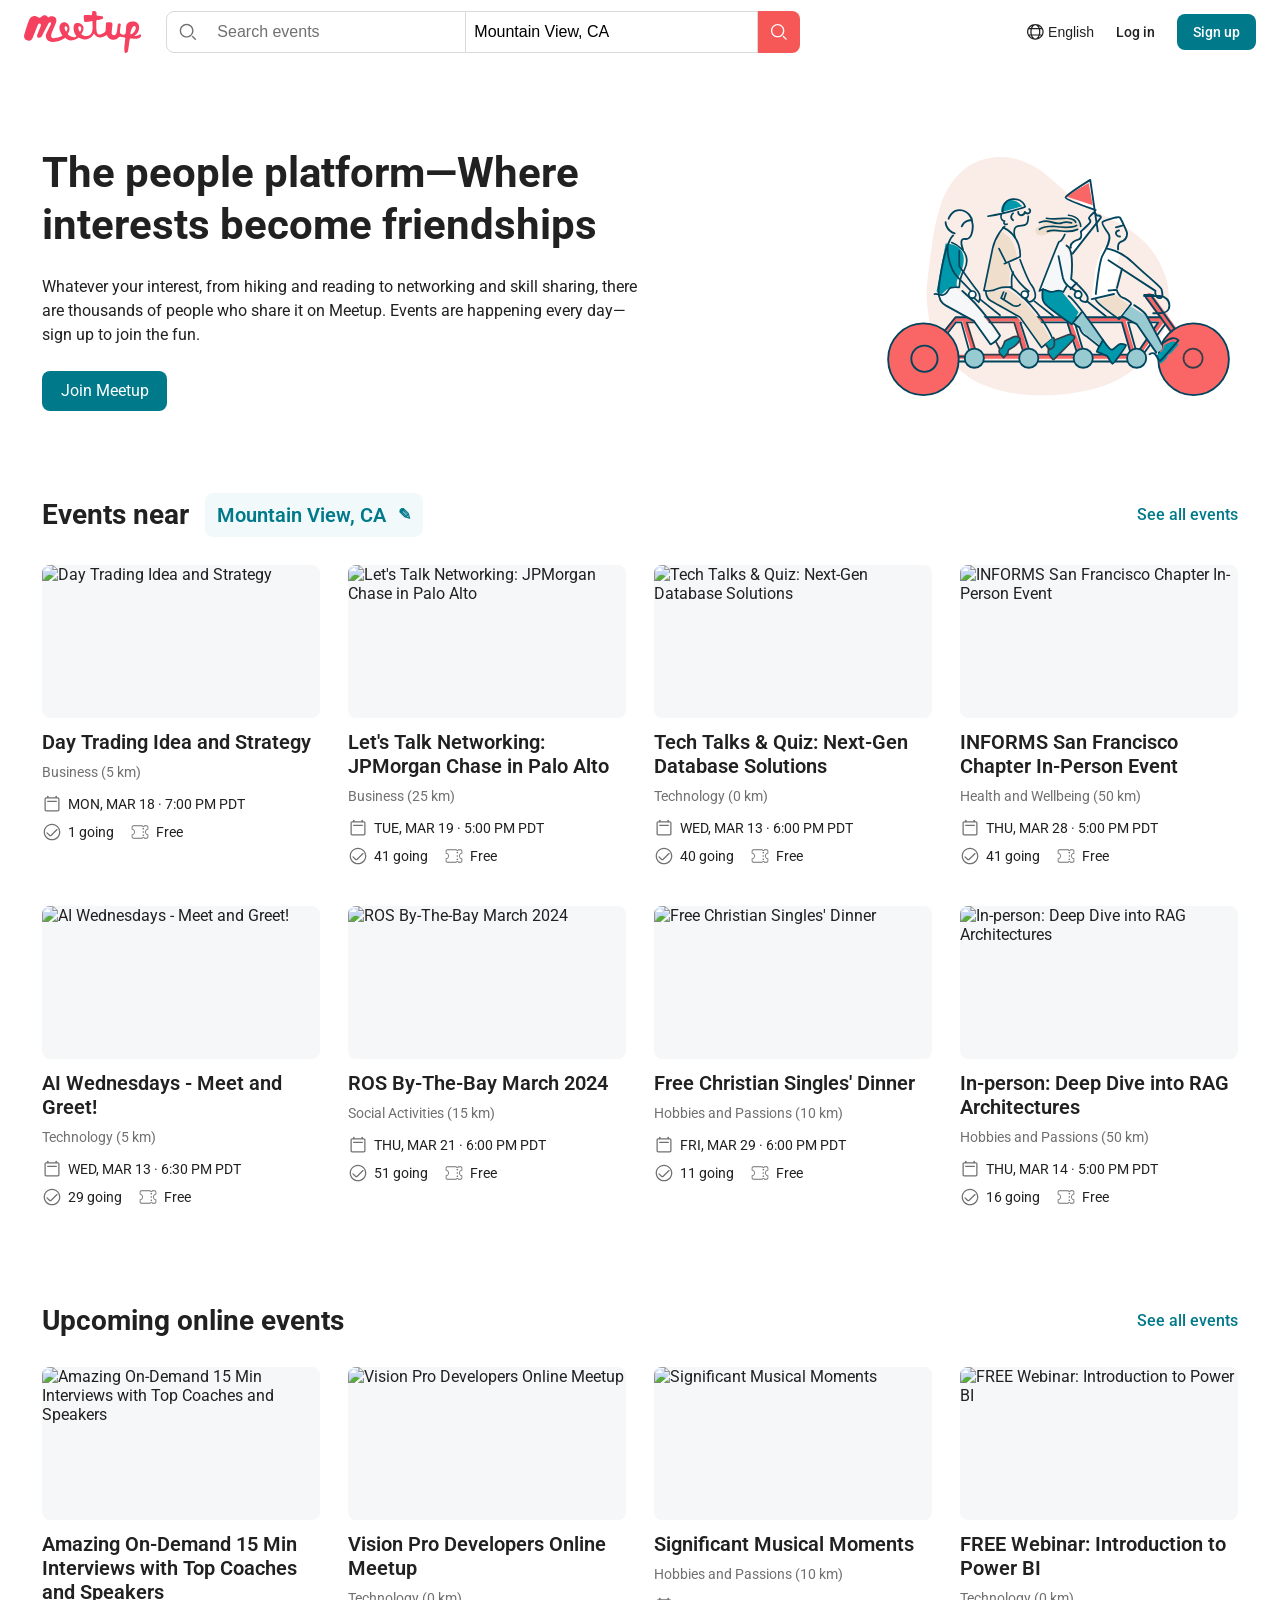
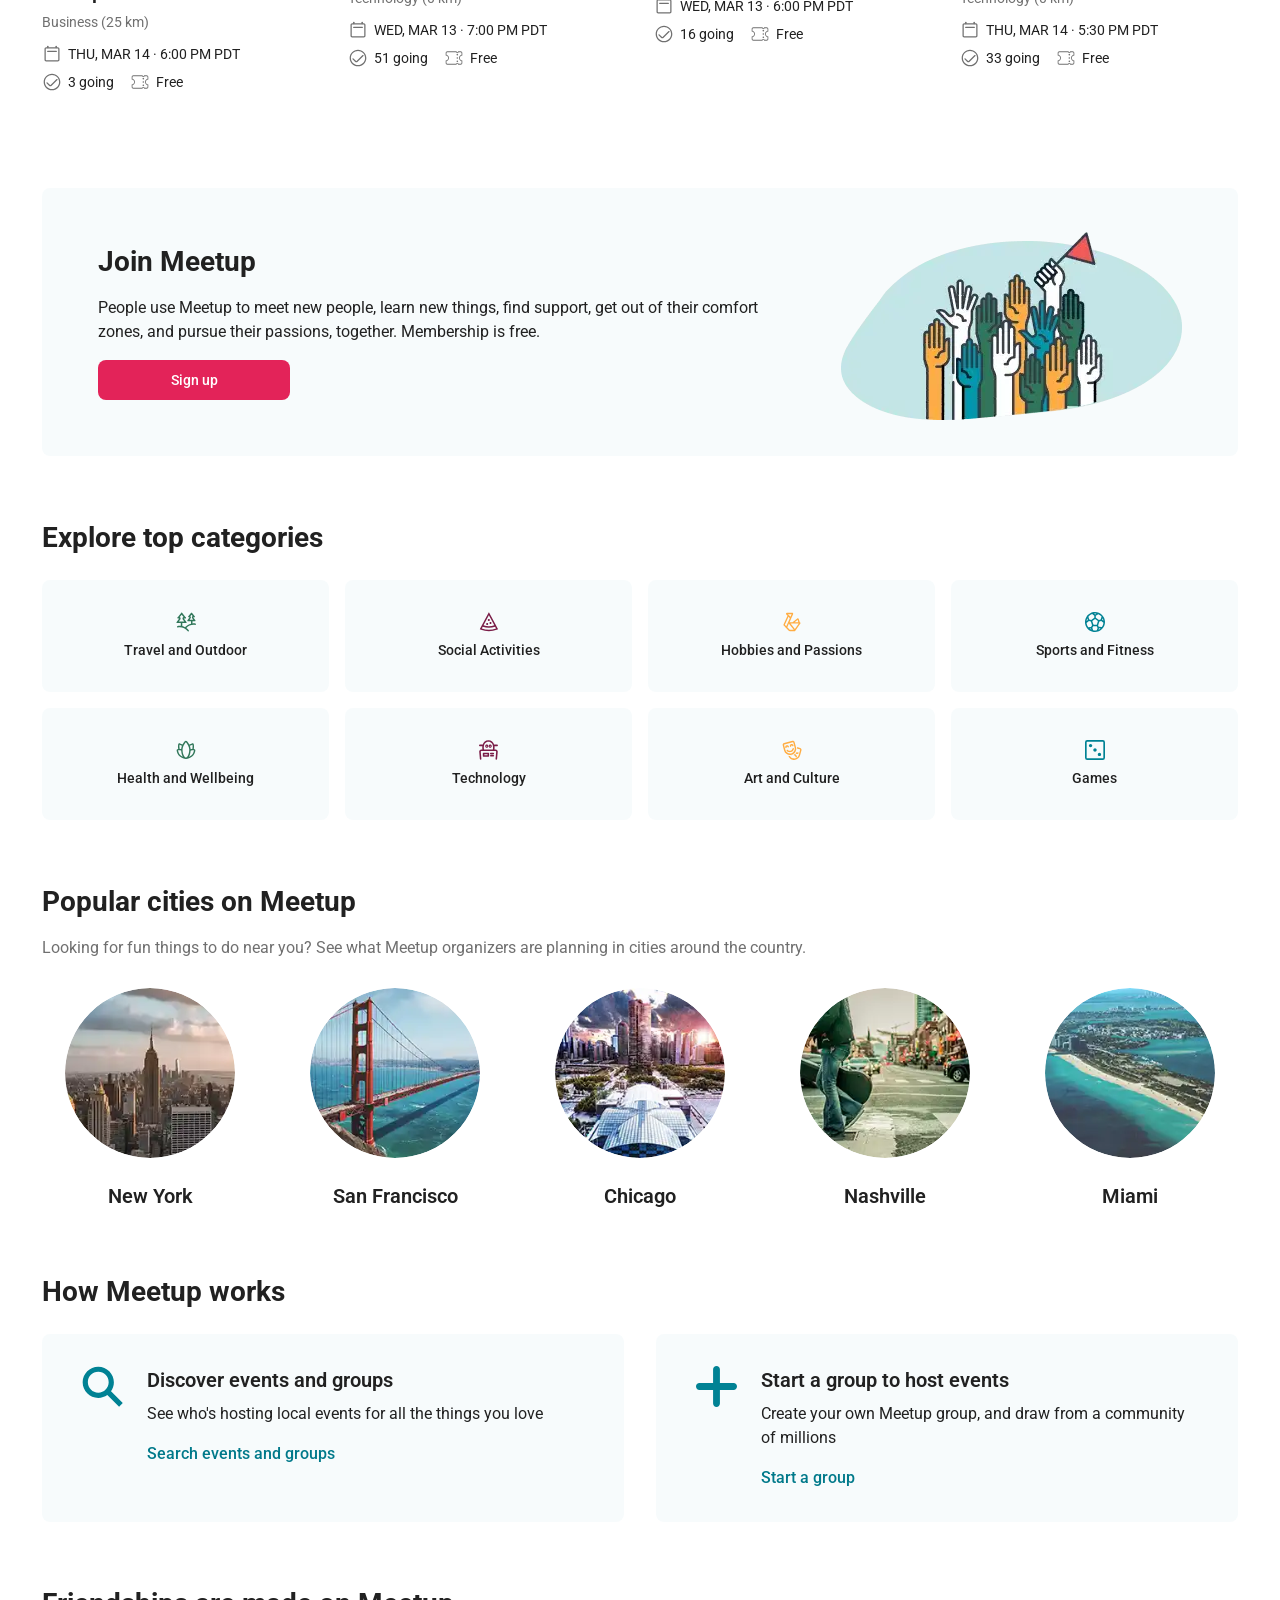
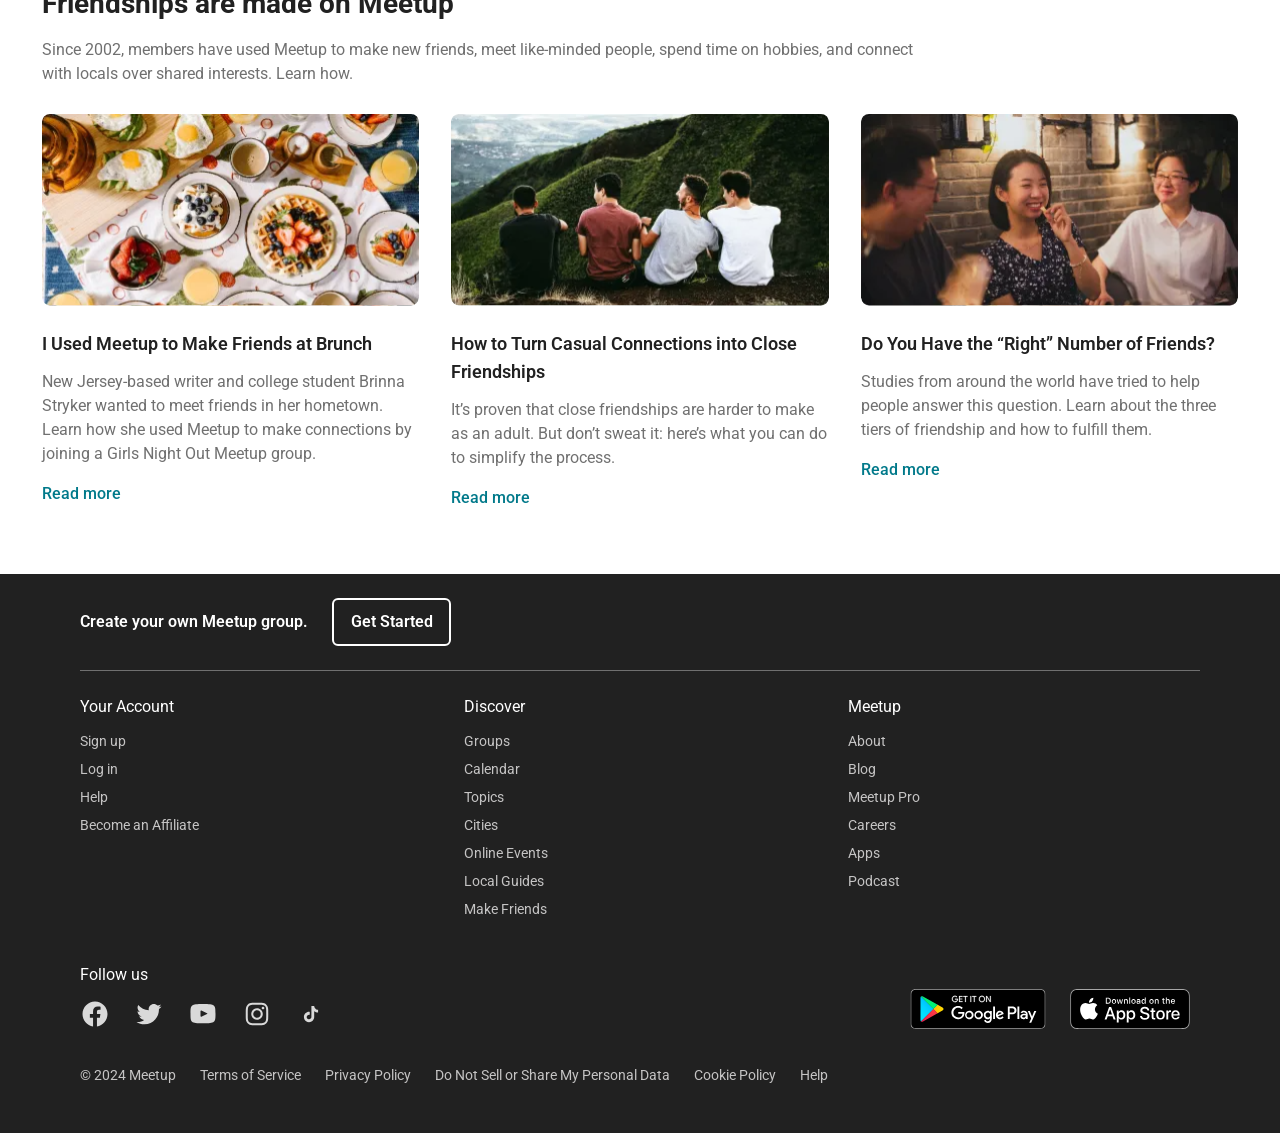
==== commit efab4166: "Add footer section and update layout styles" ====
--- a/index.html
+++ b/index.html
@@ -17,6 +17,7 @@
     <link rel="stylesheet" href="./css/hero.css" />
     <link rel="stylesheet" href="./css/events.css" />
     <link rel="stylesheet" href="./css/info-sections.css" />
+    <link rel="stylesheet" href="./css/footer.css" />
   </head>
   <body>
     <div class="page">
@@ -419,6 +420,165 @@
           </div>
         </section>
       </main>
+      <footer class="footer">
+        <div class="footer__container">
+          <div class="footer__top">
+            <p class="footer__top-text">Create your own Meetup group.</p>
+            <a class="footer__top-button" href="#">Get Started</a>
+          </div>
+
+          <div class="footer__columns">
+            <div class="footer__column">
+              <h3 class="footer__column-title">Your Account</h3>
+
+              <ul class="footer__list">
+                <li class="footer__item">
+                  <a class="footer__link" href="#">Sign up</a>
+                </li>
+                <li class="footer__item">
+                  <a class="footer__link" href="#">Log in</a>
+                </li>
+                <li class="footer__item">
+                  <a class="footer__link" href="#">Help</a>
+                </li>
+                <li class="footer__item">
+                  <a class="footer__link" href="#">Become an Affiliate</a>
+                </li>
+              </ul>
+            </div>
+
+            <div class="footer__column">
+              <h3 class="footer__column-title">Discover</h3>
+
+              <ul class="footer__list">
+                <li class="footer__item">
+                  <a class="footer__link" href="#">Groups</a>
+                </li>
+                <li class="footer__item">
+                  <a class="footer__link" href="#">Calendar</a>
+                </li>
+                <li class="footer__item">
+                  <a class="footer__link" href="#">Topics</a>
+                </li>
+                <li class="footer__item">
+                  <a class="footer__link" href="#">Cities</a>
+                </li>
+                <li class="footer__item">
+                  <a class="footer__link" href="#">Online Events</a>
+                </li>
+                <li class="footer__item">
+                  <a class="footer__link" href="#">Local Guides</a>
+                </li>
+                <li class="footer__item">
+                  <a class="footer__link" href="#">Make Friends</a>
+                </li>
+              </ul>
+            </div>
+
+            <div class="footer__column">
+              <h3 class="footer__column-title">Meetup</h3>
+
+              <ul class="footer__list">
+                <li class="footer__item">
+                  <a class="footer__link" href="#">About</a>
+                </li>
+                <li class="footer__item">
+                  <a class="footer__link" href="#">Blog</a>
+                </li>
+                <li class="footer__item">
+                  <a class="footer__link" href="#">Meetup Pro</a>
+                </li>
+                <li class="footer__item">
+                  <a class="footer__link" href="#">Careers</a>
+                </li>
+                <li class="footer__item">
+                  <a class="footer__link" href="#">Apps</a>
+                </li>
+                <li class="footer__item">
+                  <a class="footer__link" href="#">Podcast</a>
+                </li>
+              </ul>
+            </div>
+          </div>
+
+          <div class="footer__social-row">
+            <div class="footer__social-box">
+              <p class="footer__social-title">Follow us</p>
+
+              <div class="footer__social-links">
+                <a class="footer__social-link" href="#">
+                  <img
+                    class="footer__social-icon"
+                    src="./assets/svg/footer/Facebook.svg"
+                    alt="Facebook"
+                  />
+                </a>
+
+                <a class="footer__social-link" href="#">
+                  <img
+                    class="footer__social-icon"
+                    src="./assets/svg/footer/Twitter.svg"
+                    alt="Twitter"
+                  />
+                </a>
+
+                <a class="footer__social-link" href="#">
+                  <img
+                    class="footer__social-icon"
+                    src="./assets/svg/footer/YouTube.svg"
+                    alt="YouTube"
+                  />
+                </a>
+
+                <a class="footer__social-link" href="#">
+                  <img
+                    class="footer__social-icon"
+                    src="./assets/svg/footer/Instagram.svg"
+                    alt="Instagram"
+                  />
+                </a>
+
+                <a class="footer__social-link" href="#">
+                  <img
+                    class="footer__social-icon"
+                    src="./assets/svg/footer/TikTok.svg"
+                    alt="TikTok"
+                  />
+                </a>
+              </div>
+            </div>
+
+            <div class="footer__apps">
+              <a class="footer__app-link" href="#">
+                <img
+                  class="footer__app-img"
+                  src="./assets/svg/footer/googlePlay.svg"
+                  alt="Get it on Google Play"
+                />
+              </a>
+
+              <a class="footer__app-link" href="#">
+                <img
+                  class="footer__app-img"
+                  src="./assets/svg/footer/appStore.svg"
+                  alt="Download on the App Store"
+                />
+              </a>
+            </div>
+          </div>
+
+          <div class="footer__bottom">
+            <span class="footer__copy">© 2024 Meetup</span>
+            <a class="footer__bottom-link" href="#">Terms of Service</a>
+            <a class="footer__bottom-link" href="#">Privacy Policy</a>
+            <a class="footer__bottom-link" href="#">
+              Do Not Sell or Share My Personal Data
+            </a>
+            <a class="footer__bottom-link" href="#">Cookie Policy</a>
+            <a class="footer__bottom-link" href="#">Help</a>
+          </div>
+        </div>
+      </footer>
     </div>
 
     <script type="module" src="./js/index.js"></script>
--- a/css/footer.css
+++ b/css/footer.css
@@ -0,0 +1,217 @@
+/* =========================
+   Footer
+========================= */
+
+.footer {
+  width: 100%;
+  max-width: var(--page-width);
+  min-height: 559px;
+  margin: 0 auto;
+  padding: 24px 0 40px;
+  background-color: #212121;
+}
+
+.footer__container {
+  width: 100%;
+  max-width: 1120px;
+  margin: 0 auto;
+}
+
+.footer__top {
+  min-height: 69px;
+  padding-bottom: 24px;
+
+  display: flex;
+  align-items: center;
+  gap: 24px;
+
+  border-bottom: 1px solid #707070;
+}
+
+.footer__top-text {
+  margin: 0;
+
+  font-family: var(--font-main);
+  font-size: 16px;
+  font-weight: 600;
+  line-height: 24px;
+  color: #ffffff;
+}
+
+.footer__top-button {
+  min-width: 119px;
+  min-height: 44px;
+  padding: 10px 16px;
+
+  display: flex;
+  align-items: center;
+  justify-content: center;
+
+  border: 2px solid #ffffff;
+  border-radius: 6px;
+
+  font-family: var(--font-main);
+  font-size: 16px;
+  font-weight: 600;
+  line-height: 24px;
+  color: #ffffff;
+  text-decoration: none;
+}
+
+.footer__columns {
+  padding-top: 24px;
+
+  display: grid;
+  grid-template-columns: repeat(3, 1fr);
+  gap: 32px;
+}
+
+.footer__column-title {
+  margin: 0 0 12px;
+
+  font-family: var(--font-main);
+  font-size: 16px;
+  font-weight: 400;
+  line-height: 24px;
+  color: #ffffff;
+}
+
+.footer__list {
+  margin: 0;
+  padding: 0;
+
+  list-style: none;
+}
+
+.footer__item {
+  margin-bottom: 8px;
+}
+
+.footer__link {
+  font-family: var(--font-main);
+  font-size: 14px;
+  font-weight: 400;
+  line-height: 20px;
+  color: #c5c4c4;
+  text-decoration: none;
+}
+
+.footer__social-row {
+  margin-top: 36px;
+
+  display: flex;
+  align-items: flex-end;
+  justify-content: space-between;
+}
+
+.footer__social-title {
+  margin: 0 0 12px;
+
+  font-family: var(--font-main);
+  font-size: 16px;
+  font-weight: 400;
+  line-height: 24px;
+  color: #ffffff;
+}
+
+.footer__social-links {
+  display: flex;
+  align-items: center;
+  gap: 24px;
+}
+
+.footer__social-link {
+  width: 30px;
+  height: 30px;
+
+  display: flex;
+  align-items: center;
+  justify-content: center;
+}
+
+.footer__social-icon {
+  width: 30px;
+  height: 30px;
+  display: block;
+}
+
+.footer__apps {
+  display: flex;
+  align-items: center;
+  gap: 12px;
+}
+
+.footer__app-link {
+  display: block;
+}
+
+.footer__app-img {
+  height: 40px;
+  display: block;
+}
+
+.footer__bottom {
+  margin-top: 36px;
+
+  display: flex;
+  align-items: center;
+  gap: 24px;
+}
+
+.footer__copy,
+.footer__bottom-link {
+  font-family: var(--font-main);
+  font-size: 14px;
+  font-weight: 400;
+  line-height: 20px;
+  color: #c5c4c4;
+}
+
+.footer__bottom-link {
+  text-decoration: none;
+}
+
+/* =========================
+   Footer adaptive
+========================= */
+
+@media (max-width: 1280px) {
+  .footer {
+    padding-left: 24px;
+    padding-right: 24px;
+  }
+}
+
+@media (max-width: 768px) {
+  .footer__columns {
+    grid-template-columns: 1fr;
+    gap: 24px;
+  }
+
+  .footer__social-row {
+    align-items: flex-start;
+    flex-direction: column;
+    gap: 32px;
+  }
+
+  .footer__bottom {
+    flex-wrap: wrap;
+    gap: 16px;
+  }
+}
+
+@media (max-width: 480px) {
+  .footer {
+    padding: 24px 16px 32px;
+  }
+
+  .footer__top {
+    align-items: flex-start;
+    flex-direction: column;
+  }
+
+  .footer__apps {
+    flex-direction: column;
+    align-items: flex-start;
+  }
+}
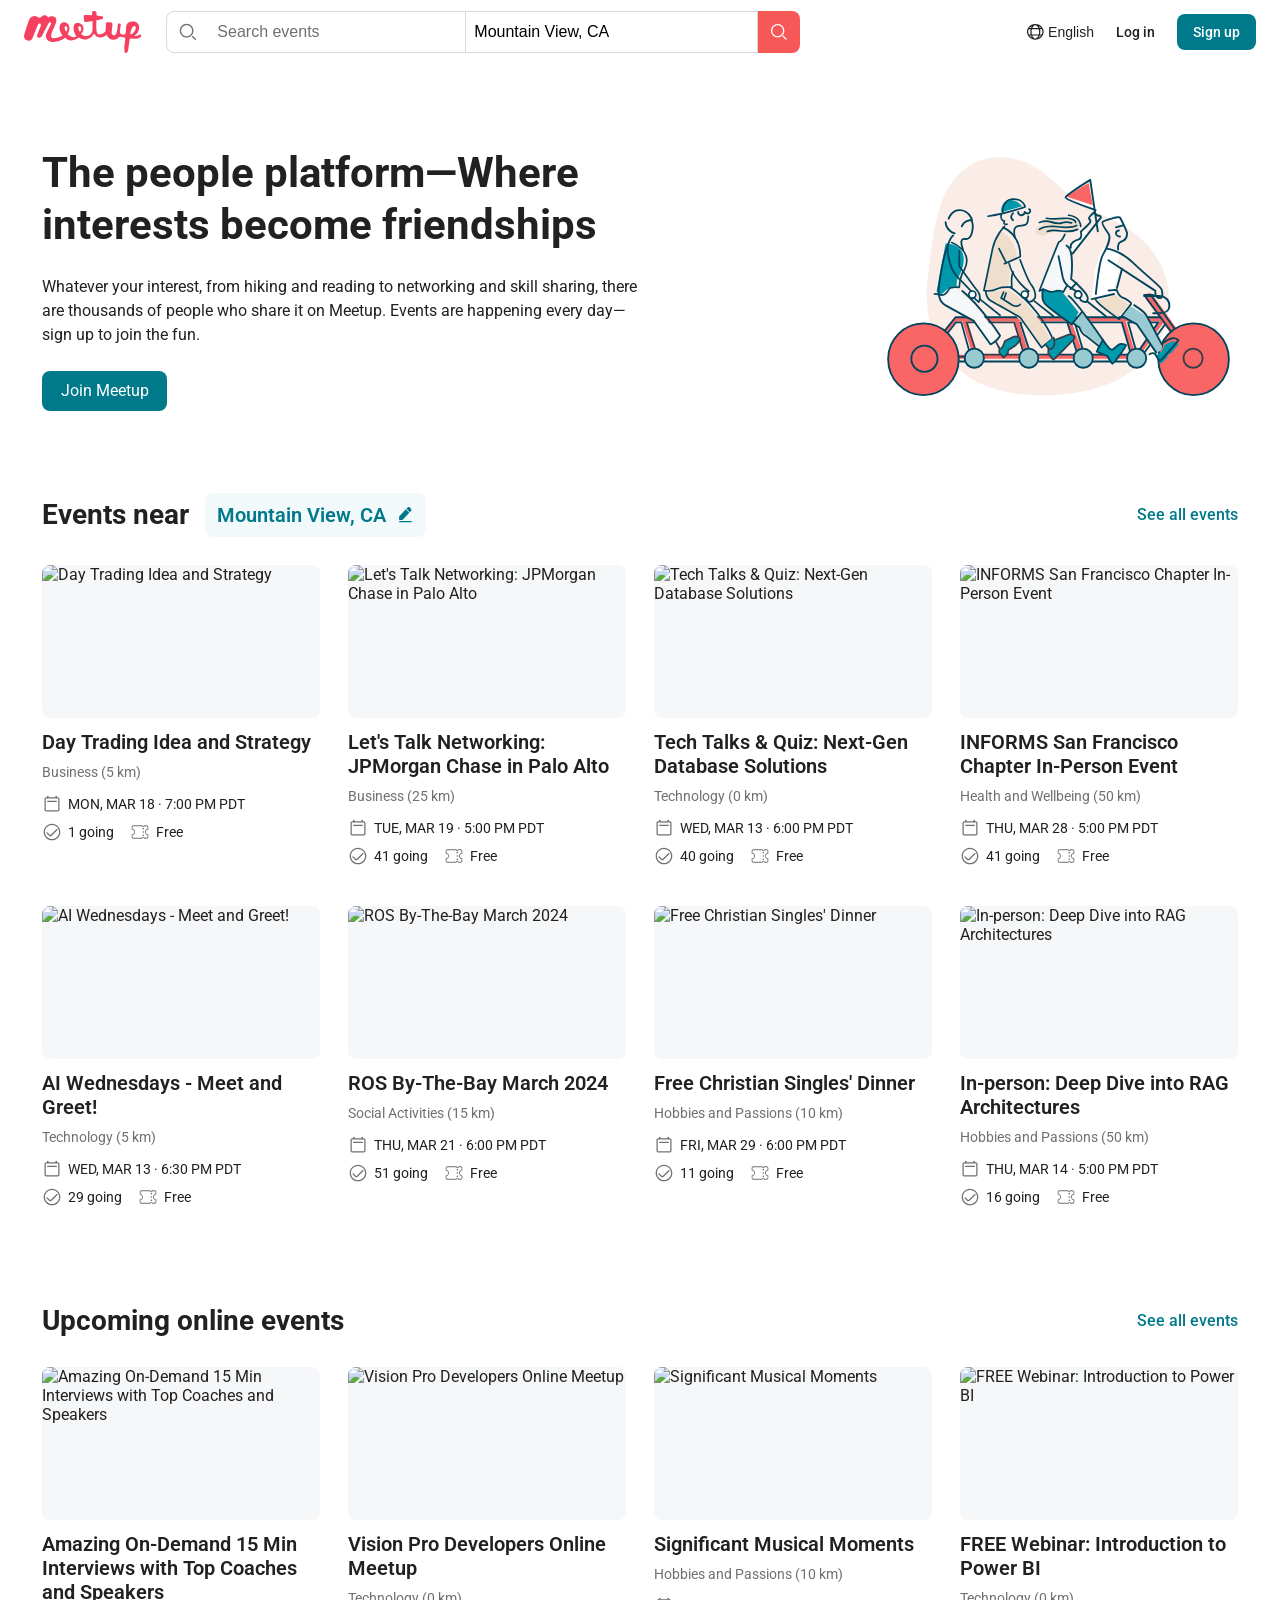
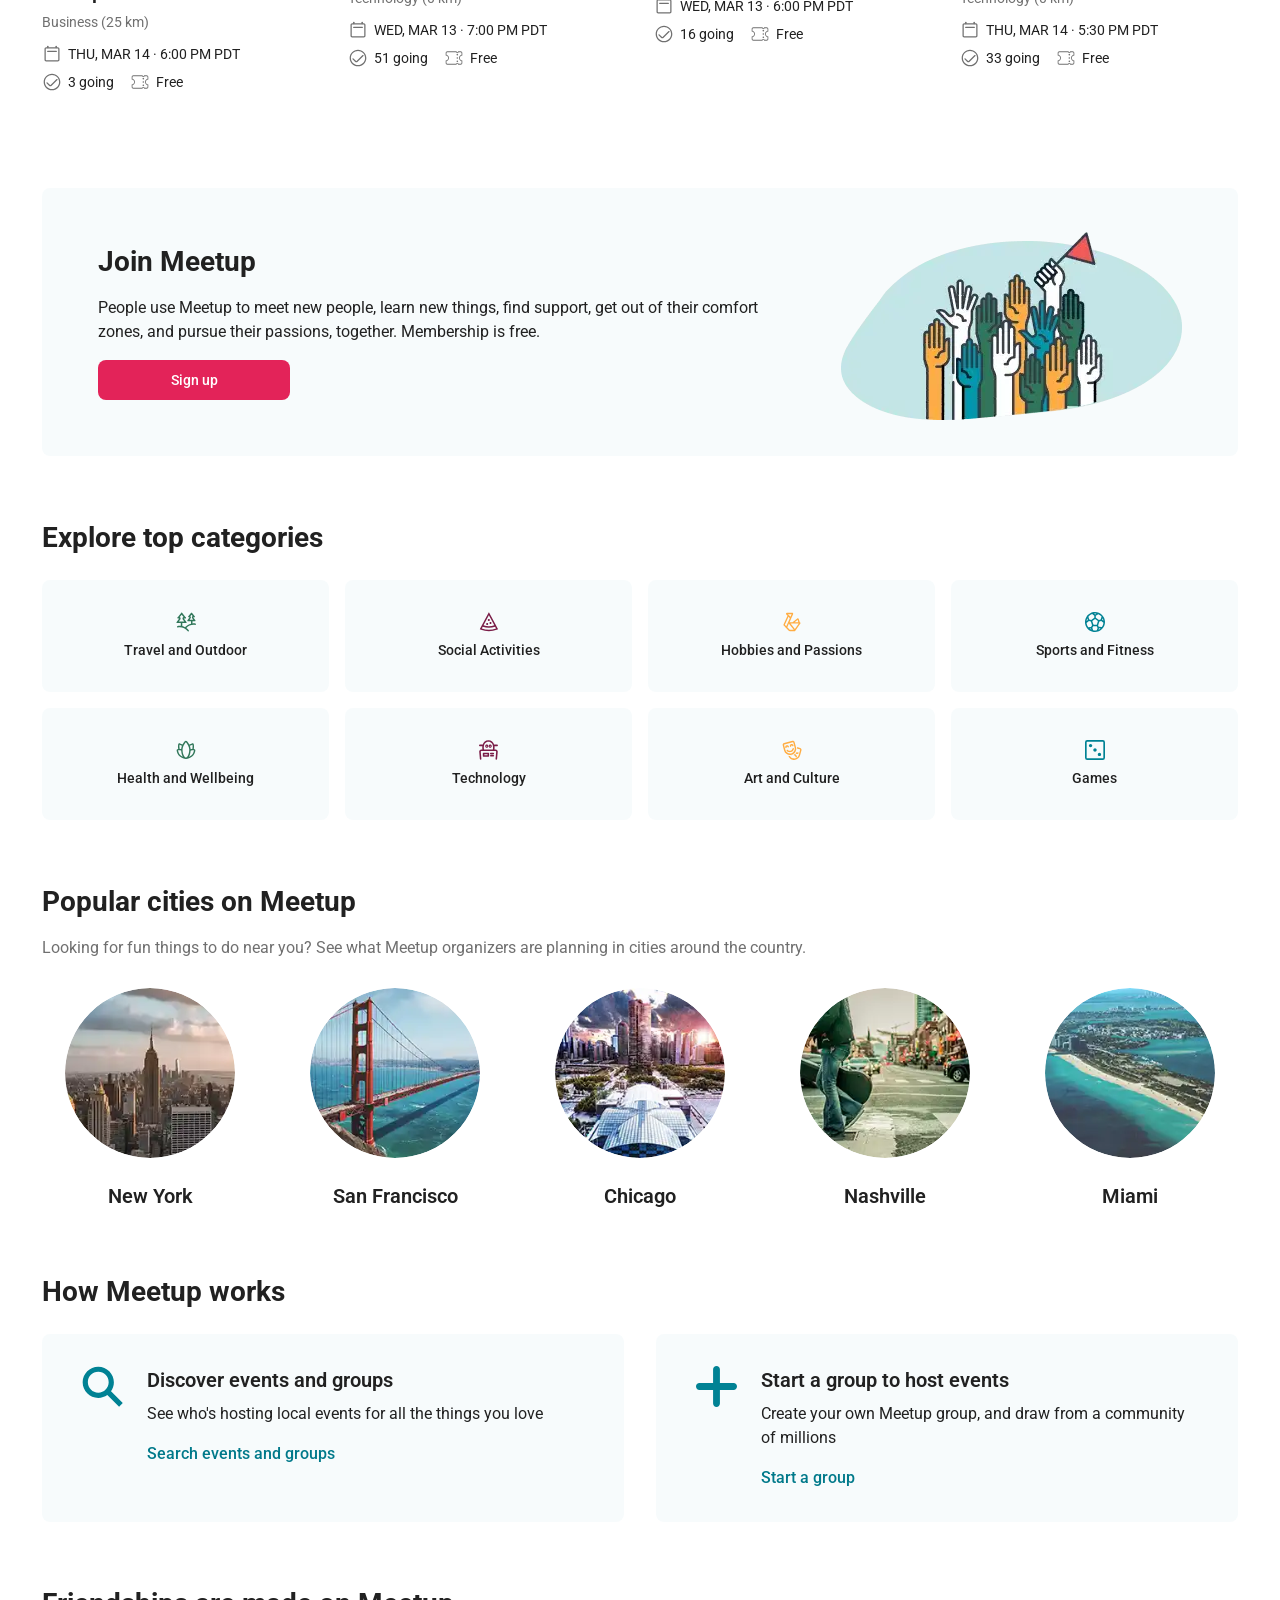
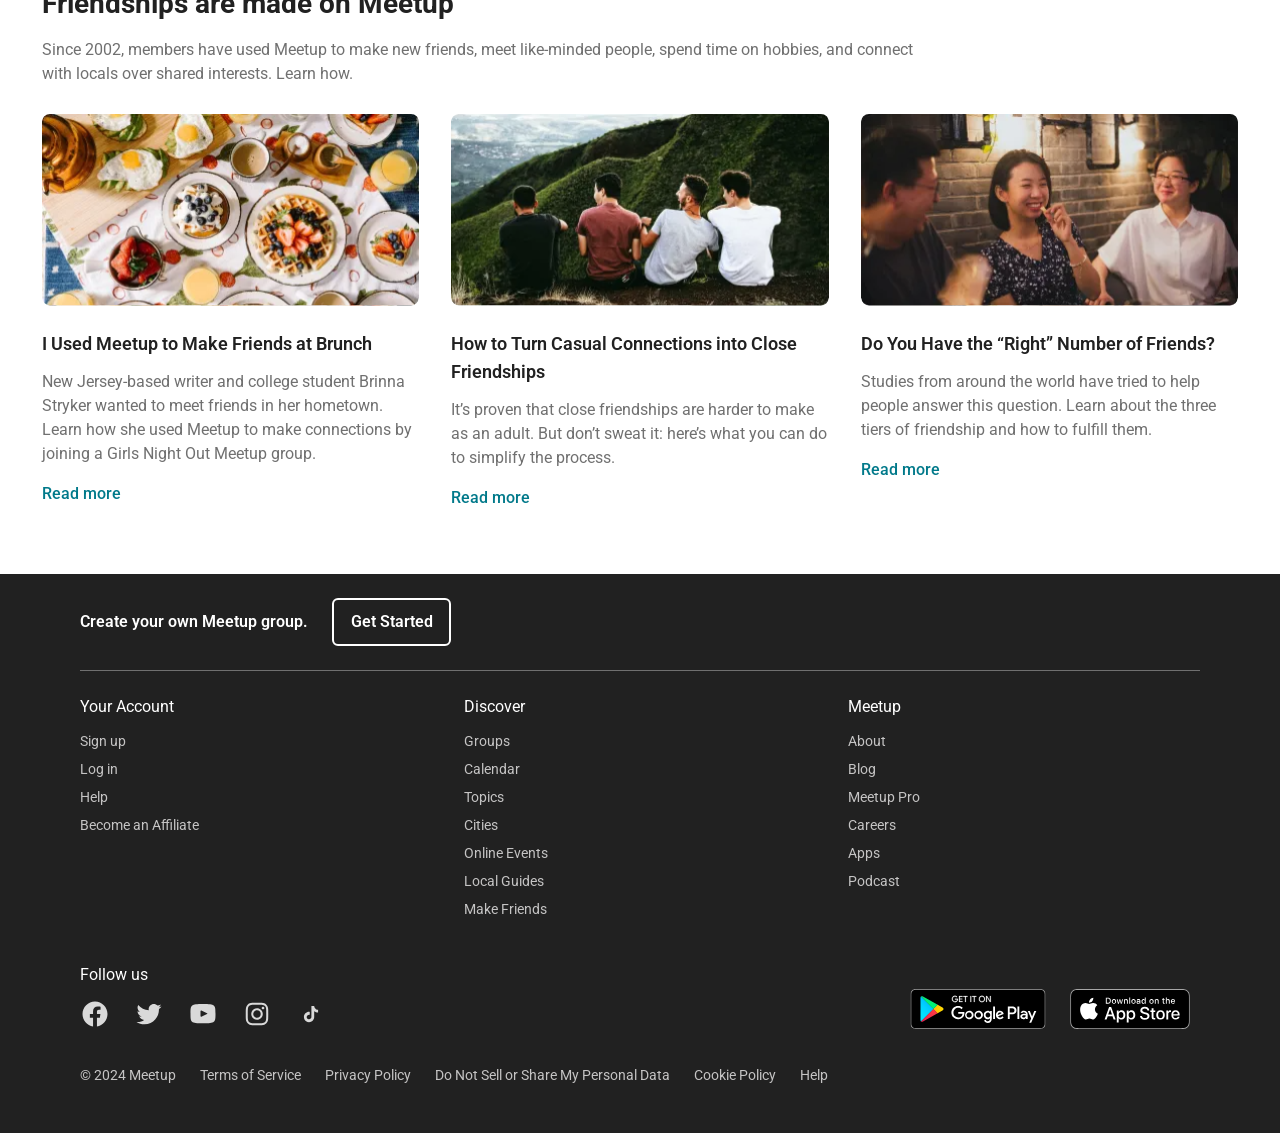
==== commit 9afc1558: "fix: update events location icon styles" ====
--- a/index.html
+++ b/index.html
@@ -21,63 +21,7 @@
   </head>
   <body>
     <div class="page">
-      <header class="header">
-        <div class="header__container">
-          <a class="header__logo" href="./index.html">
-            <img
-              class="header__logo-img"
-              src="./assets/svg/header/logo.svg"
-              alt="Meetup logo"
-            />
-          </a>
-
-          <form class="header__search">
-            <label class="header__search-field">
-              <img
-                class="header__search-icon"
-                src="./assets/svg/header/Search2.svg"
-                alt=""
-              />
-              <input
-                class="header__search-input"
-                type="text"
-                placeholder="Search events"
-              />
-            </label>
-
-            <label class="header__location-field">
-              <input
-                class="header__location-input"
-                type="text"
-                value="Mountain View, CA"
-              />
-            </label>
-
-            <button class="header__search-button" type="submit">
-              <img
-                class="header__search-button-icon"
-                src="./assets/svg/header/Search.svg"
-                alt=""
-              />
-            </button>
-          </form>
-
-          <div class="header__actions">
-            <button class="header__language" type="button">
-              <img
-                class="header__earth-icon"
-                src="./assets/svg/header/earth.svg"
-                alt=""
-              />
-              <span>English</span>
-            </button>
-
-            <a class="header__login" href="#"> Log in </a>
-
-            <a class="header__signup" href="#"> Sign up </a>
-          </div>
-        </div>
-      </header>
+      <div id="header"></div>
       <main class="main">
         <section class="hero">
           <div class="hero__container">
@@ -112,7 +56,15 @@
 
                 <a class="events__location" href="#">
                   <span>Mountain View, CA</span>
-                  <span class="events__location-icon">✎</span>
+                  <img
+                    class="events__location-icon"
+                    src="./assets/svg/events/Vector.svg"
+                    alt=""
+                    onerror="
+                      this.style.display = 'none';
+                      this.nextElementSibling.style.display = 'inline';
+                    "
+                  />
                 </a>
               </div>
 
@@ -420,165 +372,7 @@
           </div>
         </section>
       </main>
-      <footer class="footer">
-        <div class="footer__container">
-          <div class="footer__top">
-            <p class="footer__top-text">Create your own Meetup group.</p>
-            <a class="footer__top-button" href="#">Get Started</a>
-          </div>
-
-          <div class="footer__columns">
-            <div class="footer__column">
-              <h3 class="footer__column-title">Your Account</h3>
-
-              <ul class="footer__list">
-                <li class="footer__item">
-                  <a class="footer__link" href="#">Sign up</a>
-                </li>
-                <li class="footer__item">
-                  <a class="footer__link" href="#">Log in</a>
-                </li>
-                <li class="footer__item">
-                  <a class="footer__link" href="#">Help</a>
-                </li>
-                <li class="footer__item">
-                  <a class="footer__link" href="#">Become an Affiliate</a>
-                </li>
-              </ul>
-            </div>
-
-            <div class="footer__column">
-              <h3 class="footer__column-title">Discover</h3>
-
-              <ul class="footer__list">
-                <li class="footer__item">
-                  <a class="footer__link" href="#">Groups</a>
-                </li>
-                <li class="footer__item">
-                  <a class="footer__link" href="#">Calendar</a>
-                </li>
-                <li class="footer__item">
-                  <a class="footer__link" href="#">Topics</a>
-                </li>
-                <li class="footer__item">
-                  <a class="footer__link" href="#">Cities</a>
-                </li>
-                <li class="footer__item">
-                  <a class="footer__link" href="#">Online Events</a>
-                </li>
-                <li class="footer__item">
-                  <a class="footer__link" href="#">Local Guides</a>
-                </li>
-                <li class="footer__item">
-                  <a class="footer__link" href="#">Make Friends</a>
-                </li>
-              </ul>
-            </div>
-
-            <div class="footer__column">
-              <h3 class="footer__column-title">Meetup</h3>
-
-              <ul class="footer__list">
-                <li class="footer__item">
-                  <a class="footer__link" href="#">About</a>
-                </li>
-                <li class="footer__item">
-                  <a class="footer__link" href="#">Blog</a>
-                </li>
-                <li class="footer__item">
-                  <a class="footer__link" href="#">Meetup Pro</a>
-                </li>
-                <li class="footer__item">
-                  <a class="footer__link" href="#">Careers</a>
-                </li>
-                <li class="footer__item">
-                  <a class="footer__link" href="#">Apps</a>
-                </li>
-                <li class="footer__item">
-                  <a class="footer__link" href="#">Podcast</a>
-                </li>
-              </ul>
-            </div>
-          </div>
-
-          <div class="footer__social-row">
-            <div class="footer__social-box">
-              <p class="footer__social-title">Follow us</p>
-
-              <div class="footer__social-links">
-                <a class="footer__social-link" href="#">
-                  <img
-                    class="footer__social-icon"
-                    src="./assets/svg/footer/Facebook.svg"
-                    alt="Facebook"
-                  />
-                </a>
-
-                <a class="footer__social-link" href="#">
-                  <img
-                    class="footer__social-icon"
-                    src="./assets/svg/footer/Twitter.svg"
-                    alt="Twitter"
-                  />
-                </a>
-
-                <a class="footer__social-link" href="#">
-                  <img
-                    class="footer__social-icon"
-                    src="./assets/svg/footer/YouTube.svg"
-                    alt="YouTube"
-                  />
-                </a>
-
-                <a class="footer__social-link" href="#">
-                  <img
-                    class="footer__social-icon"
-                    src="./assets/svg/footer/Instagram.svg"
-                    alt="Instagram"
-                  />
-                </a>
-
-                <a class="footer__social-link" href="#">
-                  <img
-                    class="footer__social-icon"
-                    src="./assets/svg/footer/TikTok.svg"
-                    alt="TikTok"
-                  />
-                </a>
-              </div>
-            </div>
-
-            <div class="footer__apps">
-              <a class="footer__app-link" href="#">
-                <img
-                  class="footer__app-img"
-                  src="./assets/svg/footer/googlePlay.svg"
-                  alt="Get it on Google Play"
-                />
-              </a>
-
-              <a class="footer__app-link" href="#">
-                <img
-                  class="footer__app-img"
-                  src="./assets/svg/footer/appStore.svg"
-                  alt="Download on the App Store"
-                />
-              </a>
-            </div>
-          </div>
-
-          <div class="footer__bottom">
-            <span class="footer__copy">© 2024 Meetup</span>
-            <a class="footer__bottom-link" href="#">Terms of Service</a>
-            <a class="footer__bottom-link" href="#">Privacy Policy</a>
-            <a class="footer__bottom-link" href="#">
-              Do Not Sell or Share My Personal Data
-            </a>
-            <a class="footer__bottom-link" href="#">Cookie Policy</a>
-            <a class="footer__bottom-link" href="#">Help</a>
-          </div>
-        </div>
-      </footer>
+      <div id="footer"></div>
     </div>
 
     <script type="module" src="./js/index.js"></script>
--- a/css/header.css
+++ b/css/header.css
@@ -195,8 +195,7 @@
     gap: 16px;
   }
 }
-
-@media (max-width: 768px) {
+@media (max-width: 900px) {
   .header__container {
     flex-wrap: wrap;
     padding-top: 12px;
@@ -216,7 +215,27 @@
   }
 }
 
-@media (max-width: 480px) {
+@media (max-width: 768px) {
+  .header__container {
+    flex-wrap: wrap;
+    padding-top: 12px;
+    padding-bottom: 12px;
+  }
+
+  .header__search {
+    order: 3;
+    max-width: none;
+    width: 100%;
+  }
+
+  .header__search-field,
+  .header__location-field {
+    flex: 1;
+    width: auto;
+  }
+}
+
+@media (min-width: 431px) and (max-width: 480px) {
   .header__container {
     gap: 12px;
   }
@@ -225,38 +244,116 @@
     width: 96px;
   }
 
-  .header__language,
-  .header__login {
-    display: none;
-  }
-
   .header__signup {
     padding: 8px 12px;
   }
 
   .header__search {
+    height: 42px;
+    flex-direction: row;
+  }
+
+  .header__search-field {
+    flex: 1;
+    width: auto;
+    height: 42px;
+    border: 1px solid var(--color-border);
+    border-radius: var(--radius-small) 0 0 var(--radius-small);
+  }
+
+  .header__location-field {
+    flex: 1;
+    width: auto;
+    height: 42px;
+    border: 1px solid var(--color-border);
+    border-left: none;
+  }
+
+  .header__search-button {
+    width: 50px;
+    height: 42px;
+    flex-shrink: 0;
+    border-radius: 0 var(--radius-small) var(--radius-small) 0;
+  }
+}
+
+@media (max-width: 430px) {
+  .header__container {
+    min-height: auto;
+    padding: 12px 20px 0;
+    gap: 16px;
+  }
+
+  .header__logo {
+    width: 113px;
+    height: 32px;
+  }
+
+  .header__actions {
+    margin-left: auto;
+    gap: 14px;
+  }
+
+  .header__language {
+    display: flex;
+  }
+
+  .header__login {
+    display: inline-block;
+  }
+
+  .header__language,
+  .header__login,
+  .header__signup {
+    font-size: 14px;
+    line-height: 20px;
+  }
+
+  .header__signup {
+    padding: 8px 16px;
+  }
+
+    .header__search {
+    width: 342px;
+    max-width: calc(100vw - 40px);
+    height: 42px;
+    margin: 0;
+    flex: 0 0 auto;
+    align-self: flex-start;
+    flex-direction: row;
+  }
+
+  .header__search-field {
+    width: auto;
+    flex: 1;
+    border-radius: var(--radius-small) 0 0 var(--radius-small);
+  }
+
+  .header__location-field {
+    display: none;
+  }
+
+  .header__search-button {
+    width: 42px;
+    height: 42px;
+    flex-shrink: 0;
+    border-radius: 0 var(--radius-small) var(--radius-small) 0;
+  }
+}
+
+@media (max-width: 380px) {
+  .header__logo {
+    width: 86px;
     height: auto;
-    flex-direction: column;
-  }
-
-  .header__search-field,
-  .header__location-field {
+    align-self: center;
+  }
+
+  .header__logo-img {
     width: 100%;
-    height: 42px;
-    border: 1px solid var(--color-border);
-  }
-
-  .header__search-field {
-    border-radius: var(--radius-small) var(--radius-small) 0 0;
-  }
-
-  .header__location-field {
-    border-top: none;
-    border-radius: 0;
-  }
-
-  .header__search-button {
-    width: 100%;
-    border-radius: 0 0 var(--radius-small) var(--radius-small);
-  }
-}+    height: auto;
+  }
+
+  .header__container {
+    align-items: center;
+  }
+}
--- a/css/hero.css
+++ b/css/hero.css
@@ -151,4 +151,26 @@
     width: 100%;
     max-width: 160px;
   }
-}+}
+
+@media (max-width: 430px) {
+  .hero__title {
+    font-size: 25px;
+    line-height: 30px;
+  }
+
+  .hero__text {
+    font-size: 12px;
+    line-height: 18px;
+  }
+
+  .hero__button {
+    display: none;
+  }
+
+  .hero__image-box {
+    width: 215px;
+    height: auto;
+    margin: 0 auto;
+  }
+}
--- a/css/events.css
+++ b/css/events.css
@@ -60,8 +60,11 @@
 }
 
 .events__location-icon {
-  font-size: 16px;
-  line-height: 1;
+  width: 16px;
+  height: 16px;
+  display: block;
+  flex-shrink: 0;
+  object-fit: contain;
 }
 
 .events__link {
@@ -215,4 +218,33 @@
     grid-template-columns: 1fr;
     row-gap: 32px;
   }
+}
+@media (max-width: 430px) {
+  .events__top {
+    margin-bottom: 20px;
+  }
+
+  .events__title-box {
+    gap: 8px;
+  }
+
+  .events__title {
+    font-size: 20px;
+    line-height: 24px;
+  }
+
+  .events__location {
+    min-height: 30px;
+    padding: 4px 8px;
+
+    gap: 8px;
+
+    font-size: 14px;
+    line-height: 20px;
+  }
+
+    .events__location-icon {
+    width: 12px;
+    height: 12px;
+  }
 }
--- a/css/info-sections.css
+++ b/css/info-sections.css
@@ -336,6 +336,10 @@
     align-self: center;
   }
 
+  .cities__list {
+    grid-template-columns: repeat(2, 1fr);
+  }
+
   .how-meetup__list {
     grid-template-columns: 1fr;
   }
@@ -408,4 +412,39 @@
   .articles__list {
     grid-template-columns: 1fr;
   }
+}
+@media (max-width: 430px) {
+  .join-section__container {
+    display: grid;
+    grid-template-columns: 1fr;
+    gap: 16px;
+  }
+
+  .join-section__content {
+    display: contents;
+  }
+
+  .join-section__title {
+    order: 1;
+    margin-bottom: 0;
+  }
+
+  .join-section__image {
+    order: 2;
+    width: 100%;
+    max-width: 215px;
+    height: auto;
+    margin: 0 auto;
+  }
+
+  .join-section__text {
+    order: 3;
+    margin-bottom: 0;
+  }
+
+  .join-section__button {
+    order: 4;
+    width: 192px;
+    margin: 0 auto;
+  }
 }
--- a/css/footer.css
+++ b/css/footer.css
@@ -181,7 +181,29 @@
     padding-right: 24px;
   }
 }
-
+@media (min-width: 481px) and (max-width: 768px) {
+  .footer {
+    width: 100%;
+    max-width: none;
+    overflow-x: hidden;
+  }
+
+  .footer__container {
+    width: 100%;
+    max-width: none;
+  }
+
+  .footer__top,
+  .footer__social-row,
+  .footer__bottom {
+    width: 100%;
+    max-width: 100%;
+  }
+
+  .footer__bottom {
+    flex-wrap: wrap;
+  }
+}
 @media (max-width: 768px) {
   .footer__columns {
     grid-template-columns: 1fr;
@@ -214,4 +236,76 @@
     flex-direction: column;
     align-items: flex-start;
   }
-}+}
+
+@media (max-width: 430px) {
+  .footer {
+    width: 100%;
+    min-height: 559px;
+    padding: 40px 20px 32px;
+  }
+
+  .footer__container {
+    max-width: 353px;
+  }
+
+  .footer__top {
+    min-height: auto;
+    padding-bottom: 36px;
+    align-items: center;
+    flex-direction: row;
+    gap: 24px;
+  }
+
+  .footer__top-text {
+    font-size: 16px;
+    line-height: 24px;
+  }
+
+  .footer__top-button {
+    min-width: 128px;
+    min-height: 48px;
+    padding: 10px 16px;
+    flex-shrink: 0;
+  }
+
+  .footer__columns {
+    padding-top: 36px;
+    grid-template-columns: repeat(3, 1fr);
+    gap: 24px;
+  }
+
+  .footer__column-title {
+    font-size: 16px;
+    line-height: 24px;
+  }
+
+  .footer__link {
+    font-size: 14px;
+    line-height: 20px;
+  }
+
+  .footer__social-row {
+    margin-top: 36px;
+    align-items: flex-start;
+    flex-direction: column;
+    gap: 0;
+  }
+
+  .footer__social-links {
+    gap: 24px;
+  }
+
+  .footer__apps {
+    display: none;
+  }
+
+  .footer__bottom {
+    margin-top: 36px;
+    display: block;
+  }
+
+  .footer__bottom-link {
+    display: none;
+  }
+}
